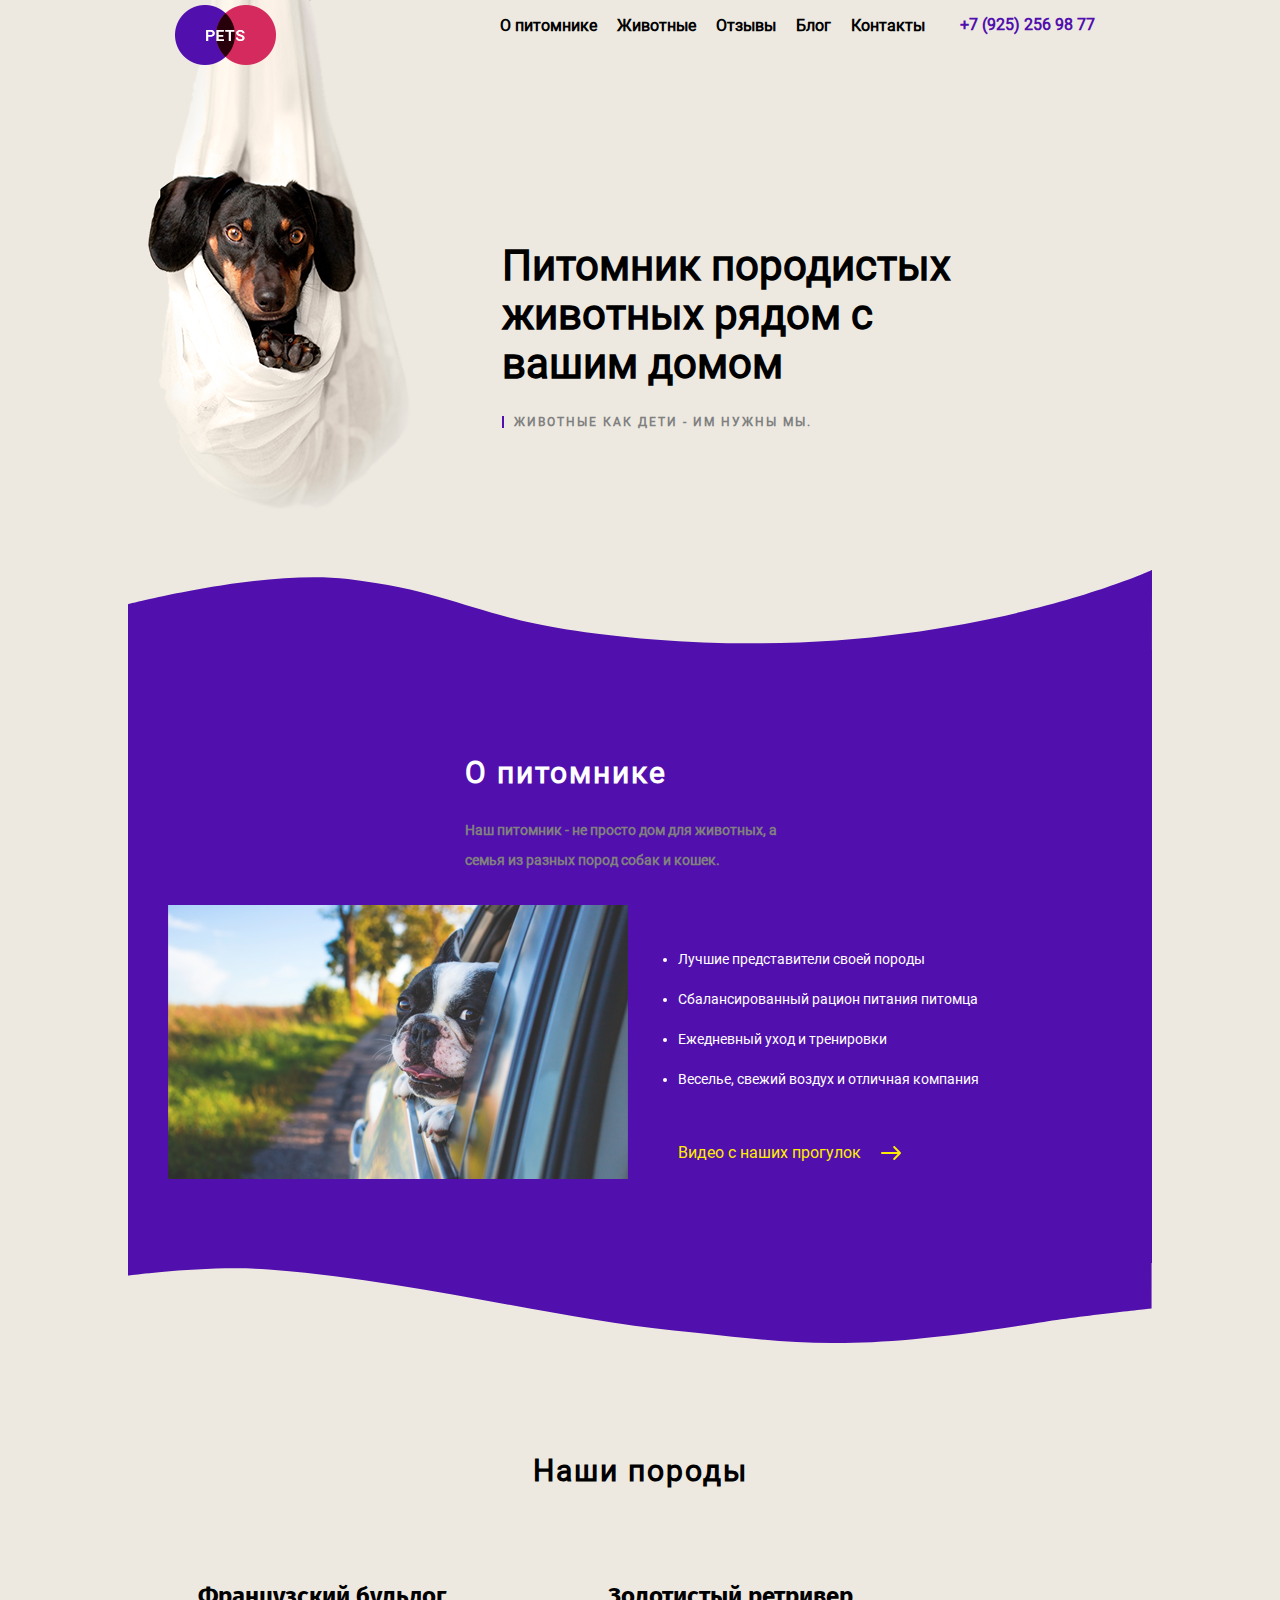
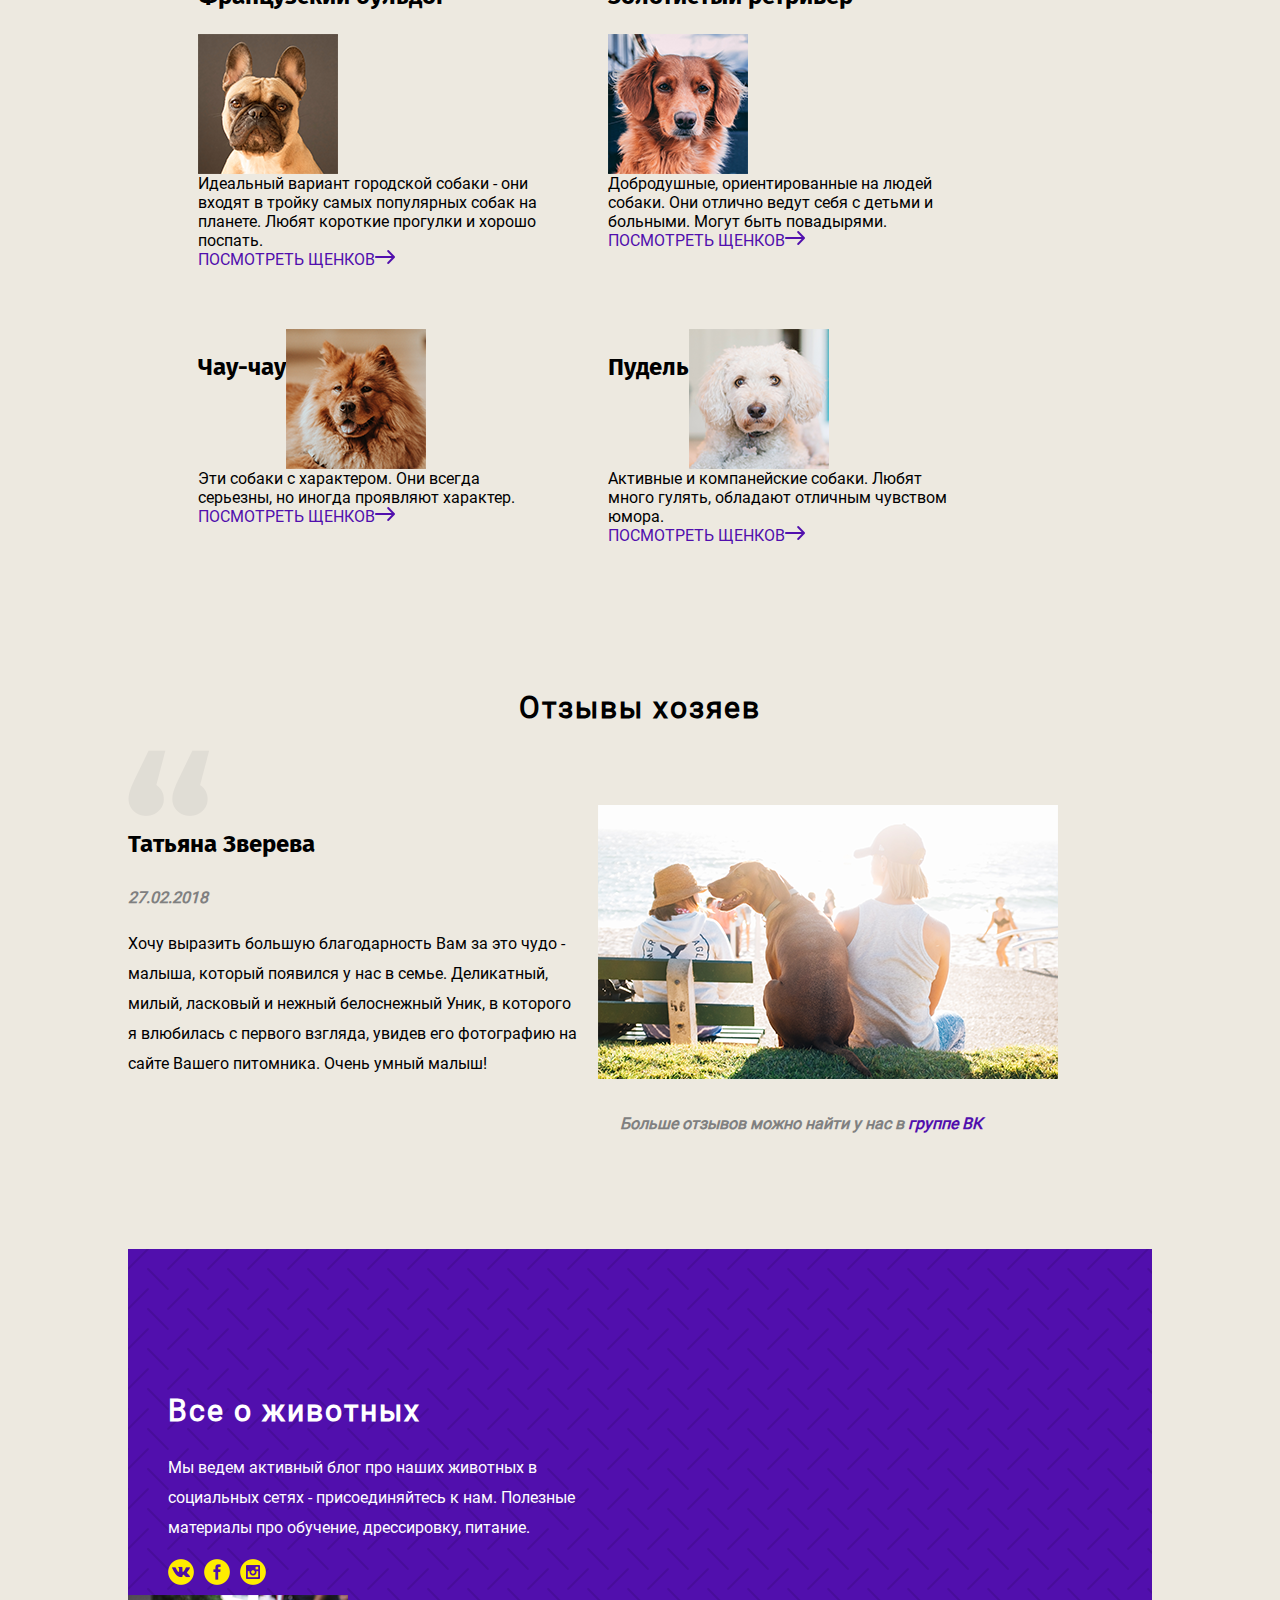
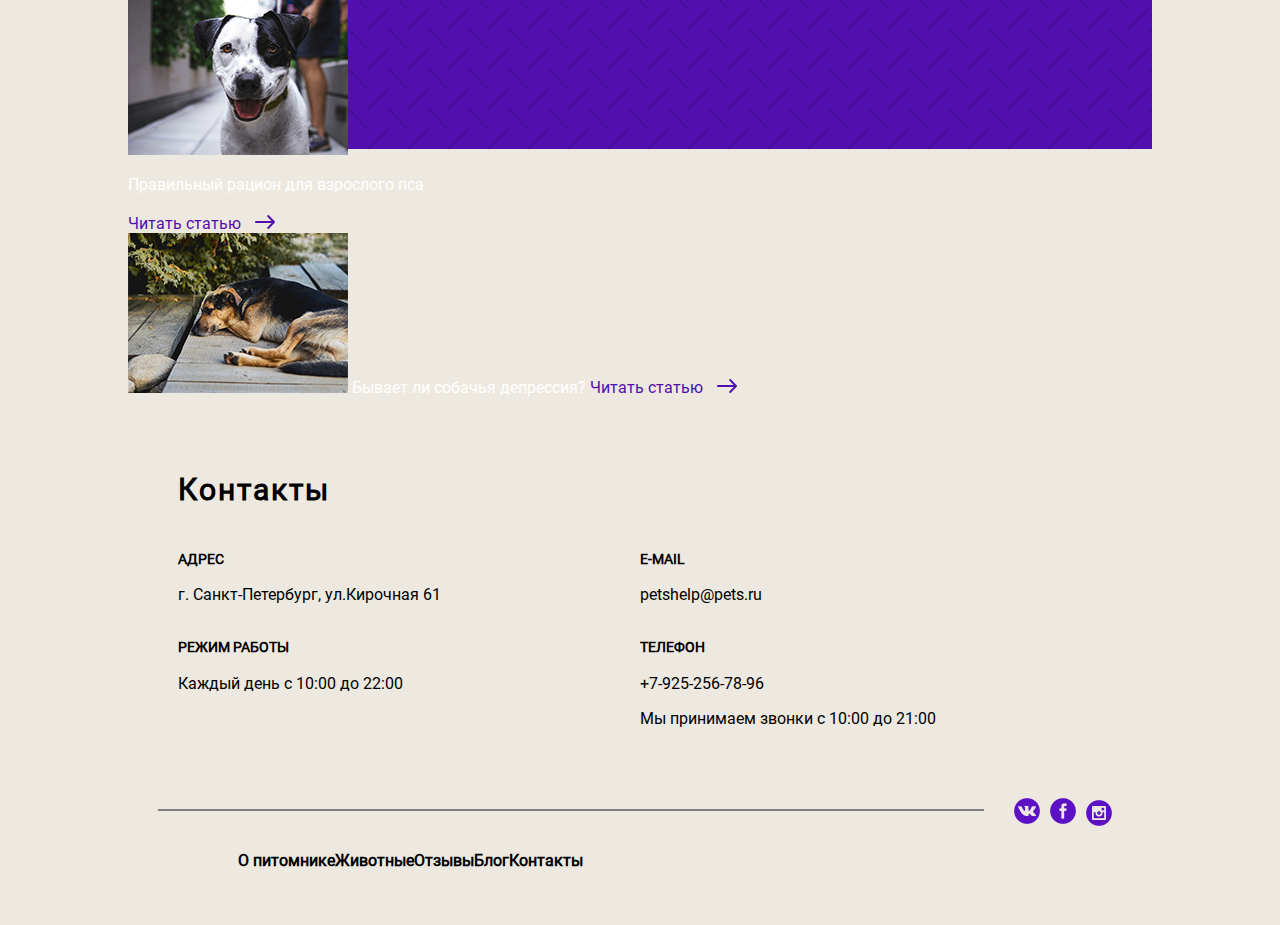
==== index.html @ 72eb82e9 "уже скоро" ====
<!DOCTYPE html>
<html lang="ru">
<head>
	<meta charset="UTF-8">
	<title>PETS</title>
	<link rel="stylesheet" href="style/style.css">
</head>
<body>
	<div class="wrapper">	
	<header class="header">
		<div class="logo">
			<a href="#"><img src="images/epixx_pets_logo.png" alt="" class="logo-image"></a>			
		</div>
		<nav class="nav-main">
			<ul class="nav-main__list">
				<li class="nav-main__item"><a href="#">О питомнике</a></li>
				<li class="nav-main__item"><a href="#">Животные</a></li>
				<li class="nav-main__item"><a href="#">Отзывы</a></li>
				<li class="nav-main__item"><a href="#">Блог</a></li>
				<li class="nav-main__item"><a href="#">Контакты</a></li>
			</ul>
		</nav>
		<a href="tel:+79252569877" class="phone">+7 (925) 256 98 77</a>
	</header>
<main>
	<section class="promo">
		<div class="moto">
			<h1 class="main-moto">Питомник породистых животных рядом с вашим домом</h1>
			<span class="small-moto">ЖИВОТНЫЕ КАК ДЕТИ - ИМ НУЖНЫ МЫ.</span>
		</div>
	</section>
	<section class="about">
		<div  class="about-header">
			<h2>О питомнике</h2>
			<span class="about-header-small">Наш питомник - не просто дом для животных, а семья из разных пород собак и кошек.</span>
		</div>
		<div class="about-block">
			<div class="about-jpg">
				<img src="images/about_img.png" alt="French buldog smiling">
			</div>
			<div class="advantages">
					<ul class="about-list">
						<li>Лучшие представители своей породы</li>
						<li>Сбалансированный рацион питания питомца</li>
						<li>Ежедневный уход и тренировки</li>
						<li>Веселье, свежий воздух и отличная компания</li>
					</ul>
					<div class="about-video">
						<a href="#" class="link-about">Видео с наших прогулок <a href="#" class="about-icon"></a></a>
					</div>
			</div>	
		</div>
	</section>
	<section class="breeds">
			<h2 class="breeds-title">Наши породы</h2>
		<div class="our-breeds">
				<article>
					<div class="breed">
						<h3>Французский бульдог</h3>
						<img src="images/photo_french_bulldog.png" alt="french buldog" class="img-breed">
						<span>Идеальный вариант городской собаки - они входят в тройку самых популярных собак на планете. Любят короткие прогулки и хорошо поспать.</span>
						<a href="#" class="breed-link">ПОСМОТРЕТЬ ЩЕНКОВ<a href="#" class="breed-arrow"></a>
					</div>
				</article>
				<article>
					<div class="breed">
						<h3>Золотистый ретривер</h3>
						<img src="images/photo_golden_retriever.png" alt="golden retriever" class="img-breed">
						<span>Добродушные, ориентированные на людей собаки. Они отлично ведут себя с детьми и больными. Могут быть повадырями.</span>
						<a href="#" class="breed-link">ПОСМОТРЕТЬ ЩЕНКОВ<a href="#" class="breed-arrow"></a>
					</div>
				</article>
				<article>
					<div class="breed">
						<h3>Чау-чау</h3>
						<img src="images/photo_chow_chow.png" alt="chow-chow" class="img-breed">
						<span>Эти собаки с характером. Они всегда серьезны, но иногда проявляют характер.</span>
						<a href="#" class="breed-link">ПОСМОТРЕТЬ ЩЕНКОВ<a href="#" class="breed-arrow"></a>
					</div>
				</article>
				<article>
					<div class="breed">
						<h3>Пудель</h3>
						<img src="images/photo_poodle.png" alt="poodle" class="img-breed">
						<span>Активные и компанейские собаки. Любят много гулять, обладают отличным чувством юмора.</span>
						<a href="#" class="breed-link">ПОСМОТРЕТЬ ЩЕНКОВ<a href="#" class="breed-arrow"></a>
					</div>
				</article>
		</div>
	</section>
	<section>
			<h2 class="reviews-title">Отзывы хозяев</h2>
		<div class="reviews">
			<div class="review">
				<div class="review-text">
					<h3>Татьяна Зверева</h3>
					<time class="review-time">27.02.2018</time>
					<p class="review-text">Хочу выразить большую благодарность Вам за это чудо - малыша, который появился у нас в семье. Деликатный, милый, ласковый и нежный белоснежный Уник, в которого я влюбилась с первого взгляда, увидев его фотографию на сайте Вашего питомника. Очень умный малыш!</p>
				</div>
					<img src="images/photo_review.png" alt="dog and woman on a beach" class="review-img">
					<p class="review-caption">Больше отзывов можно найти у нас в <a href="#" class="caption-link">группе ВК</a></p>
			</div>
		</div>
	</section>
	<section class="social-media">
		<div>
			<div>
				<h2 class="social-title">Все о животных</h2>
				<p class="social-text">Мы ведем активный блог про наших животных в социальных сетях - присоединяйтесь к нам. Полезные материалы про обучение, дрессировку, питание.</p>
				<div class="social-nets-light">
					<a href="#" class="social-icon-vk"></a>
					<a href="#" class="social-icon-fb"></a>
					<a href="#" class="social-icon-inst"></a>
				</div>
			</div>
			<div>
				<article>
					<div class="img-blog">
						<img src="images/blog_list_img_2.png" alt="dog smiling">
					</div>
					<p>Правильный рацион для взрослого пса</p>
					<a href="#" class="link-blog">Читать статью <a href="#" class="blog-arrow"></a></a>
				</article>
				<article>
					<img src="images/blog_list_img_1.png" alt="sad dog lying">
					<span>Бывает ли собачья депрессия?</span>
					<a href="" class="link-blog">Читать статью <a href="#" class="blog-arrow"></a></a>
				</article>
			</div>
		</div>
	</section>
	<section class="contacts">
		<h2>Контакты</h2>
		<div class="row">
			<div class="contact-item">
				<h4>АДРЕС</h4>
				<p>г. Санкт-Петербург, ул.Кирочная 61</p>
			</div>
			<div class="contact-item">
				<h4>E-MAIL</h4>
				<a href="mailto:petshelp@pets.ru">petshelp@pets.ru</a>
			</div>
			<div class="contact-item">
				<h4>РЕЖИМ РАБОТЫ</h4>
				<p>Каждый день с 10:00 до 22:00</p>
			</div>
			<div class="contact-item">
				<h4>ТЕЛЕФОН</h4>
				<a href="tel:+7-925-256-78-96">+7-925-256-78-96</a>
				<p>Мы принимаем звонки с 10:00 до 21:00</p>
			</div>
		</div>
	</section>
</main>
<footer>
	<div class="footer">
		<div class="footer-menu">
			<ul class="footer-menu_list">
				<li class="menu_link"><a href="#">О питомнике</a></li>
				<li class="menu_link"><a href="#">Животные</a></li>
				<li class="menu_link"><a href="#">Отзывы</a></li>
				<li class="menu_link"><a href="#">Блог</a></li>
				<li class="menu_link"><a href="#">Контакты</a></li>
			</ul>
		</div>
		<div class="social-nets-dark">
					<a href="#" class="vk-dark"></a>
					<a href="#" class="fb-dark"></a>
					<a href="#" class="inst-dark"></a>
		</div>
</footer>
</div>
</body>
</html>
---- style/style.css ----
/*@import url('https://fonts.googleapis.com/css?family=Roboto&display=swap');*/

/* roboto-regular - cyrillic_latin */
@font-face {
  font-family: 'Roboto';
  font-style: normal;
  font-weight: 400;
  src: local('Roboto'), local('Roboto-Regular'),
       url('../fonts/roboto-v19-cyrillic_latin-regular.woff2') format('woff2'), /* Super Modern Browsers */
       url('../fonts/roboto-v19-cyrillic_latin-regular.woff') format('woff'), /* Modern Browsers */
       url('../fonts/roboto-v19-cyrillic_latin-regular.ttf') format('truetype'); /* Safari, Android, iOS */
}
/* fira-sans-regular - cyrillic_latin */
@font-face {
  font-family: 'Fira Sans';
  font-style: normal;
  font-weight: 400;
  src: local('Fira Sans Regular'), local('FiraSans-Regular'),
       url('../fonts/fira-sans-v9-cyrillic_latin-regular.woff2') format('woff2'), /* Super Modern Browsers */
       url('../fonts/fira-sans-v9-cyrillic_latin-regular.woff') format('woff'), /* Modern Browsers */
       url('../fonts/fira-sans-v9-cyrillic_latin-regular.ttf') format('truetype'), /* Safari, Android, iOS */
}
/* fira-sans-600 - cyrillic_latin */
@font-face {
  font-family: 'Fira Sans';
  font-style: normal;
  font-weight: 600;
  src: local('Fira Sans SemiBold'), local('FiraSans-SemiBold'),
       url('../fonts/fira-sans-v9-cyrillic_latin-600.woff2') format('woff2'), /* Super Modern Browsers */
       url('../fonts/fira-sans-v9-cyrillic_latin-600.woff') format('woff'), /* Modern Browsers */
       url('../fonts/fira-sans-v9-cyrillic_latin-600.ttf') format('truetype'), /* Safari, Android, iOS */
}
/* fira-sans-700 - cyrillic_latin */
@font-face {
  font-family: 'Fira Sans';
  font-style: normal;
  font-weight: 700;
  src: local('Fira Sans Bold'), local('FiraSans-Bold'),
       url('../fonts/fira-sans-v9-cyrillic_latin-700.woff2') format('woff2'), /* Super Modern Browsers */
       url('../fonts/fira-sans-v9-cyrillic_latin-700.woff') format('woff'), /* Modern Browsers */
       url('../fonts/fira-sans-v9-cyrillic_latin-700.ttf') format('truetype'), /* Safari, Android, iOS */
}

body {	
	margin: 0;
	background-color: #ede9e0;
	font-family: Roboto, sans-serif;
}

h2 {
	text-align: left;
	font-size: 30px;
	letter-spacing: 2px;
}

.wrapper {
	width: 1024px;
	margin: auto;
	background-image: url(../images/dog.png);
	background-repeat: no-repeat;
}

.container {
	width: 940px;
	margin: auto;	
}

.header {	
	display: flex;
	flex-wrap: wrap;
	width: 940px;
	margin: auto;
}

.header-img {
	display: flex;
	align-items: flex-start;
	align-content: flex-start;
	margin: 0;
	padding: 0;
}

.logo-image {
	display: flex;
	align-items: flex-start;
	padding: 5px;
}



a {
	text-decoration: none;
	color: #000;
}

.logo {	
	flex-basis: 101px;
	margin: 0px;
}

.nav-main {
	display: flex;	
	flex-grow: 1;
	justify-content: flex-end;
}

.nav-main__list {
	list-style: none;
	
	padding: 0;
	display: flex;
	justify-content: flex-end;
	text-decoration: none;
	font-weight: bold;
}

.nav-main__item {
	padding: 0 10px;	
}

.phone {
	display: flex;
	padding-left: 10px;
	color: #510fad;
	font-weight: bold;
	margin: 15px;
}

.promo {
	display: flex;
	min-height: 500px;
	justify-content: flex-end;
	align-items: center;
}

h1 {
	font-size: 42px;
	
}

h3 {
	font-size: 24px;
	font-weight: medium;
	font-family: Fira sans;
}


h4 {
	font-size: 14px;
}

.review-caption {
	margin-left: 48%;
	margin-top: 0;
	font-style: italic;
	font-weight: bold;
	color: grey;
}

.caption-link {
	color: #510fad;
}

.moto {
	display: flex;
	flex-direction: column;
	padding-right: 150px;	
}

.main-moto {
	display: flex;	
	width: 500px;
	text-align: left;	
	font-weight: 900;
}

.small-moto {	
	border-left: 2px #510fad solid;
	text-align: left;
	color: grey;
	font-weight: bold;
	line-height: 1em;
	padding: 0 10px;
	font-size: 12px;
	letter-spacing: 2px;	
}


.about {
	position: relative;
	background-color: #510fad;
	margin: 80px 0;
	color: #fff;
	padding: 80px 0;

}

.link-about {
	color: #ffec00;
	font-weight: 2em;
	margin-top: 30px;
}

.about-block {
	display: flex;
	flex-wrap: wrap;
}

section.about:before {
	content: "";
	display: block;
	position: absolute;
	top: -80px;
	height: 80px;
	width: 100%;
	background-image: url(../images/backround_shape.svg);
	background-position: 0 0;
	background-repeat: no-repeat;
}

.about:after {
	content: "";
	display: block;
	position: absolute;
	bottom: -80px;
	height: 80px;
	width: 100%;
	background-image: url(../images/backround_shape.svg);
	background-position: 0 100%;
	background-repeat: no-repeat;
}

.about-list {
	line-height: 40px;
	font-size: 14px;
	padding-left: 0;
	padding-top: 50px;
}

.about-header {
	margin: auto;
	width: 350px;
}

.about-header-small {
	width: 50px;
	color: grey;
	font-weight: bold;
	font-size: 14px;
	line-height: 30px;
}

.about-icon {
	background: url(../images/css_sprites.png)
	no-repeat  -10px -10px;
	width: 20px;
	height: 14px;
	display: block;
	margin-top: 33px;
	margin-left: 20px;
}


.blog-arrow {
	background: url(../images/css_sprites.png)
	no-repeat  -10px -44px;
	width: 20px;
	height: 14px;
	display: inline-block;
	margin-top: 5px;
	margin-left: 10px;

}

.breeds-title {
	text-align: center;
	margin-top: 10px;
}

.breed-link {
	color: #510fad;
}

.breed-arrow {
	background: url(../images/css_sprites.png)
	no-repeat  -10px -44px;
	width: 20px;
	height: 14px;
	

}

.about-jpg {
	border-radius: 55%;
	padding-left: 40px;
	padding-top: 30px;
	padding-right: 30px;
}

.advantages {
	padding-left: 20px;
}

.reviews {
	background-image: url(../images/“.png);
	background-repeat: no-repeat;
	margin-bottom: 100px;
}

.review {
	display: flex;
	flex-wrap: wrap;
	padding-top: 55px;
}

.link-blog {
	color: #510fad;
}
 
.reviews-title {
	text-align: center;
}

.review-text {
	width: 450px;
}

.review-time {
	font-style: italic;
	color: grey;
	font-weight: bold;
}

.review-text {
	line-height: 30px;
}

.review-img {
	padding-left: 20px;
	padding-bottom: 35px;
}

.contacts {
	padding: 50px;
}

.row {
	display: flex;
	flex-wrap: wrap;
}

.footer-menu {
	display: flex;	
	flex-grow: 1;
	justify-content: flex-start;
}

.contact-item {
	flex-basis: 50%;
}

.social-media {
	background-image: url(../images/backgroun_pattern.png);
	background-repeat: no-repeat;
	color: #fff;
	display: flex;
	flex-wrap: wrap;
	flex-direction: row;
}

.social-title {
	padding-top: 120px;
	padding-left: 40px;
}

.social-text {
	width: 450px;
	line-height: 30px;
	padding-left: 40px;
}

.social-icon-vk {
	background: url(../images/css_sprites.png)
	no-repeat  -10px -262px;
	width: 26px; 
	height: 26px;
	display: block;
	padding: 5px;
}

.social-icon-fb {
	background: url(../images/css_sprites.png)
	no-repeat  -10px -78px;
	width: 26px; 
	height: 26px;
	display: block;
	padding: 5px;
}

.social-icon-inst {
	background: url(../images/css_sprites.png)
	no-repeat  -10px -170px;
	width: 26px; 
	height: 26px;
	display: block;
	padding: 5px;
}

.vk-dark {
	display: block;
	padding: 5px;
	background: url(../images/css_sprites.png) -10px -304px;
	width: 26px; 
	height: 26px;
}

.fb-dark {
	display: block;
	padding: 5px;
	background: url(../images/css_sprites.png) -10px -120px;
	width: 26px; 
	height: 26px;
}

.inst-dark {
	display: block;
	padding: 5px;
	background: url(../images/css_sprites.png) -10px -210px;
	width: 26px; 
	height: 26px;
}

.social-nets-light {
	display: flex;
	padding: 0 15px;
	margin-left: 25px;
}

.social-nets-dark {
	display: flex;
	flex-wrap: wrap;
	padding: 0 15px;
	justify-content: flex-start;
}

.breed {
	display: flex;
	margin: auto;
	flex-wrap: wrap;
	width: 350px;
	padding: 30px;
	
}


.our-breeds {
	display: flex;
	flex-wrap: wrap;
	margin: 40px;	
	
}

.about-video {
	display: flex;
	flex-wrap: wrap;
}

.breeds {
	padding-top: 100px;
	padding-bottom: 50px;
}

.footer {
	display: flex;
	justify-content: flex-start;
}

.footer-menu {
	border-top: 2px solid grey;
	margin: 15px;
}

.menu-link {
	padding: 0 10px;

}

.footer-menu_list {
	list-style: none;
	margin: 40px;
	display: flex;
	flex-wrap: wrap;
	text-decoration: none;
	font-weight: bold;
	color: grey;
}

footer {
	padding: 0 15px;
}
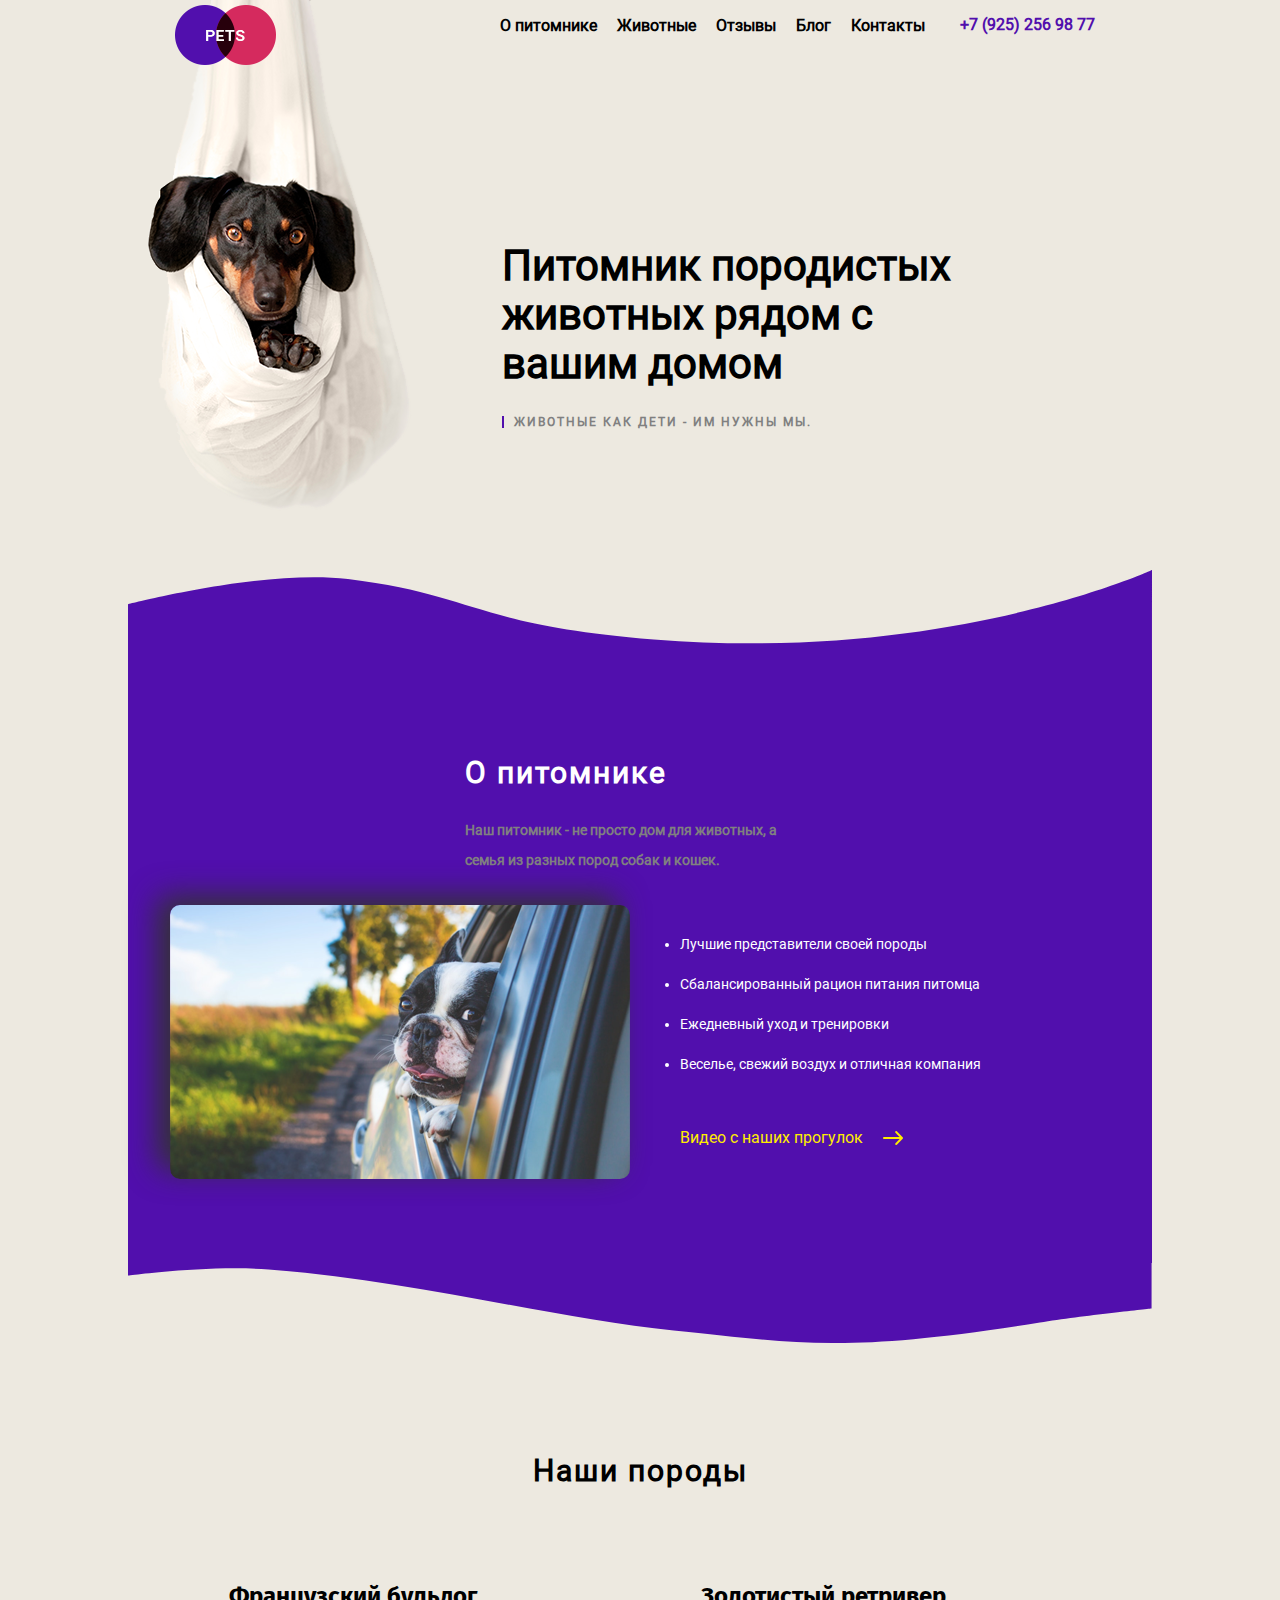
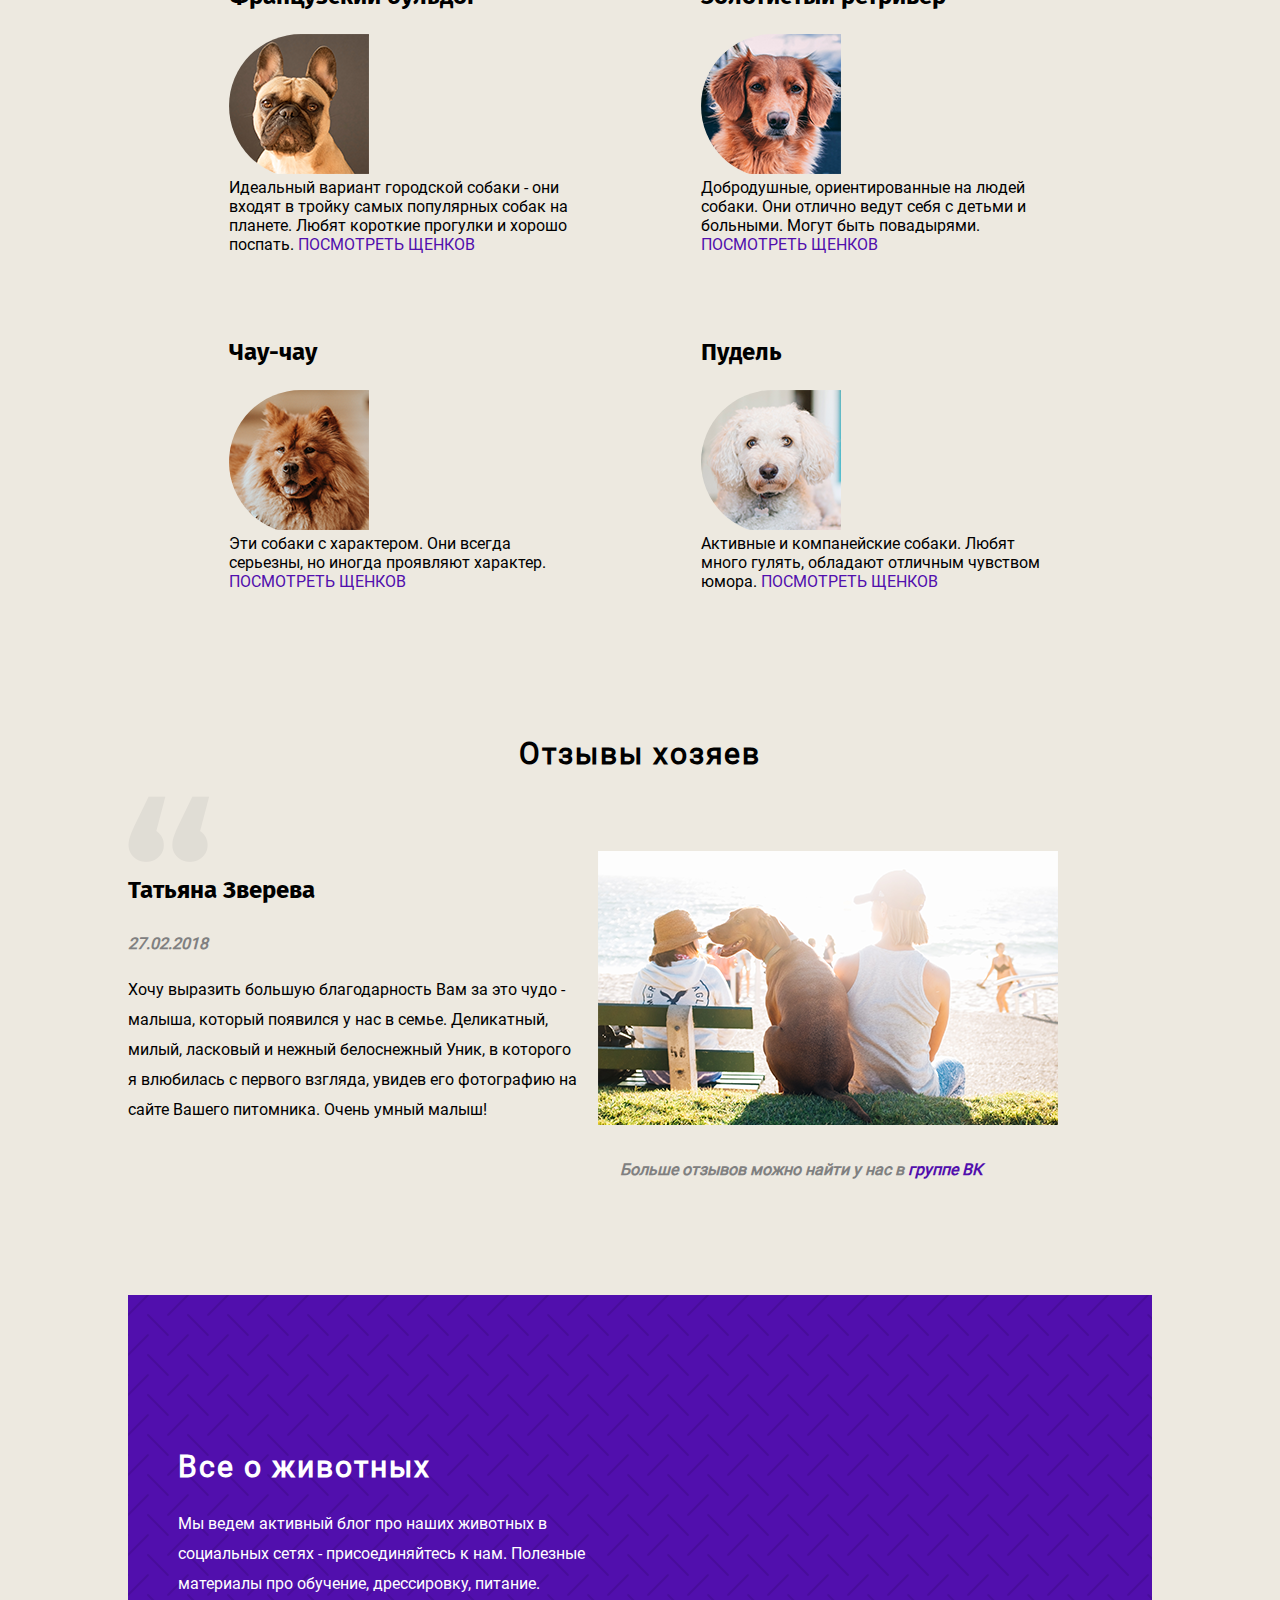
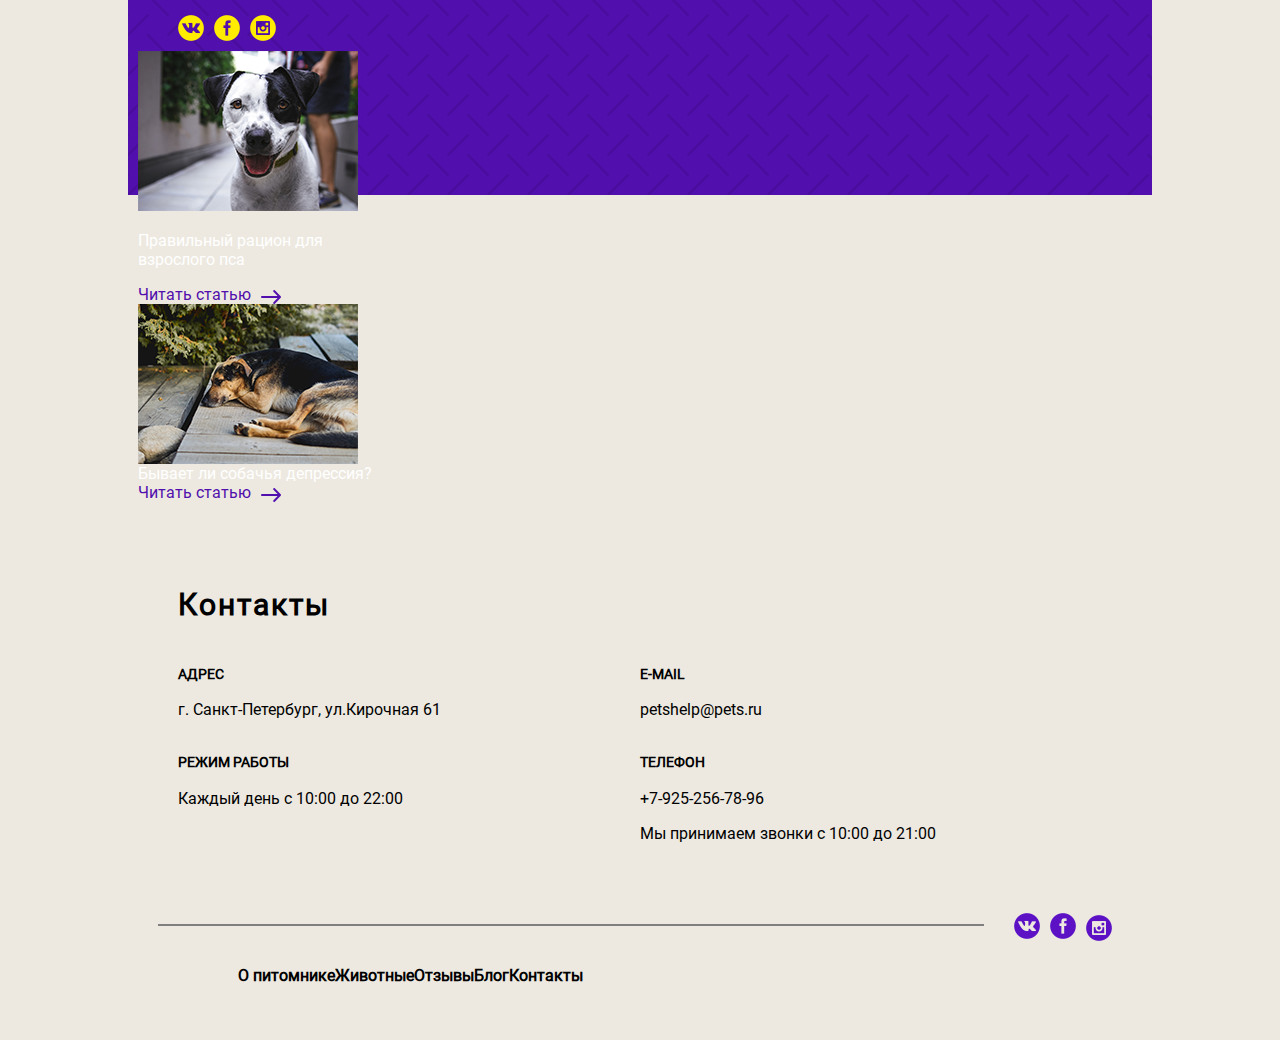
==== commit 74f4394a: "породы процесс" ====
--- a/index.html
+++ b/index.html
@@ -54,36 +54,60 @@
 	<section class="breeds">
 			<h2 class="breeds-title">Наши породы</h2>
 		<div class="our-breeds">
-				<article>
-					<div class="breed">
-						<h3>Французский бульдог</h3>
-						<img src="images/photo_french_bulldog.png" alt="french buldog" class="img-breed">
-						<span>Идеальный вариант городской собаки - они входят в тройку самых популярных собак на планете. Любят короткие прогулки и хорошо поспать.</span>
-						<a href="#" class="breed-link">ПОСМОТРЕТЬ ЩЕНКОВ<a href="#" class="breed-arrow"></a>
+				<article  class="breed">
+					<div>
+						<h3 class="breed-title">Французский бульдог</h3>
+						
+							<div class="img-round">
+								<img src="images/photo_french_bulldog.png" alt="french buldog" class="img-breed">
+							</div>
+							<div class="breed-text-block">
+								<span>Идеальный вариант городской собаки - они входят в тройку самых популярных собак на планете. Любят короткие прогулки и хорошо поспать.</span>
+								<a href="#" class="breed-link">ПОСМОТРЕТЬ ЩЕНКОВ<a href="#" class="breed-arrow"></a>
+							</div>
+						
 					</div>
 				</article>
-				<article>
-					<div class="breed">
-						<h3>Золотистый ретривер</h3>
-						<img src="images/photo_golden_retriever.png" alt="golden retriever" class="img-breed">
-						<span>Добродушные, ориентированные на людей собаки. Они отлично ведут себя с детьми и больными. Могут быть повадырями.</span>
-						<a href="#" class="breed-link">ПОСМОТРЕТЬ ЩЕНКОВ<a href="#" class="breed-arrow"></a>
+				<article class="breed">
+					<div >
+						<h3 class="breed-title">Золотистый ретривер</h3>
+						
+							<div class="img-round">
+								<img src="images/photo_golden_retriever.png" alt="golden retriever" class="img-breed">
+							</div>
+							<div class="breed-text-block">
+								<span>Добродушные, ориентированные на людей собаки. Они отлично ведут себя с детьми и больными. Могут быть повадырями.</span>
+								<a href="#" class="breed-link">ПОСМОТРЕТЬ ЩЕНКОВ<a href="#" class="breed-arrow"></a>
+							</div>
+
 					</div>
 				</article>
-				<article>
-					<div class="breed">
-						<h3>Чау-чау</h3>
-						<img src="images/photo_chow_chow.png" alt="chow-chow" class="img-breed">
-						<span>Эти собаки с характером. Они всегда серьезны, но иногда проявляют характер.</span>
-						<a href="#" class="breed-link">ПОСМОТРЕТЬ ЩЕНКОВ<a href="#" class="breed-arrow"></a>
+				<article class="breed">
+					<div>
+						<h3 class="breed-title">Чау-чау</h3>
+						
+							<div class="img-round">
+								<img src="images/photo_chow_chow.png" alt="chow-chow" class="img-breed">
+							</div>
+							<div class="breed-text-block">
+								<span>Эти собаки с характером. Они всегда серьезны, но иногда проявляют характер.</span>
+								<a href="#" class="breed-link">ПОСМОТРЕТЬ ЩЕНКОВ<a href="#" class="breed-arrow"></a>
+							</div>
+						
 					</div>
 				</article>
-				<article>
-					<div class="breed">
-						<h3>Пудель</h3>
-						<img src="images/photo_poodle.png" alt="poodle" class="img-breed">
-						<span>Активные и компанейские собаки. Любят много гулять, обладают отличным чувством юмора.</span>
-						<a href="#" class="breed-link">ПОСМОТРЕТЬ ЩЕНКОВ<a href="#" class="breed-arrow"></a>
+				<article class="breed">
+					<div>
+						<h3 class="breed-title">Пудель</h3>
+						
+							<div class="img-round">
+								<img src="images/photo_poodle.png" alt="poodle" class="img-breed">
+							</div>
+							<div class="breed-text-block">
+								<span>Активные и компанейские собаки. Любят много гулять, обладают отличным чувством юмора.</span>
+								<a href="#" class="breed-link">ПОСМОТРЕТЬ ЩЕНКОВ<a href="#" class="breed-arrow"></a>
+							</div>
+						
 					</div>
 				</article>
 		</div>
--- a/style/style.css
+++ b/style/style.css
@@ -204,6 +204,9 @@
 .about-block {
 	display: flex;
 	flex-wrap: wrap;
+	width: 940px;
+	margin: 0 auto;
+	padding-top: 30px;
 }
 
 section.about:before {
@@ -234,7 +237,7 @@
 	line-height: 40px;
 	font-size: 14px;
 	padding-left: 0;
-	padding-top: 50px;
+	padding-top: 5px;
 }
 
 .about-header {
@@ -281,20 +284,47 @@
 	color: #510fad;
 }
 
+.breed-block {
+	display: flex;
+	flex-wrap: wrap;
+}
+
+.img-round {
+	border-radius: 100px;
+	overflow: hidden;
+}
+
+.breed-text-block {
+	width: 350px;
+}
+
 .breed-arrow {
 	background: url(../images/css_sprites.png)
 	no-repeat  -10px -44px;
 	width: 20px;
 	height: 14px;
+	margin-left: 10px;
 	
 
+}
+
+article {
+	display: flex;
+	flex-wrap: wrap;
+	width: 250px;
+	flex-direction: row;
+	align-self: flex-end;
+	margin-right: 1px;
 }
 
 .about-jpg {
 	border-radius: 55%;
-	padding-left: 40px;
-	padding-top: 30px;
-	padding-right: 30px;
+	margin-right: 30px;
+}
+
+.about img {
+	border-radius: 10px;
+	 box-shadow: -13px -9px 30px #333;
 }
 
 .advantages {
@@ -366,6 +396,7 @@
 	display: flex;
 	flex-wrap: wrap;
 	flex-direction: row;
+	padding: 10px;
 }
 
 .social-title {
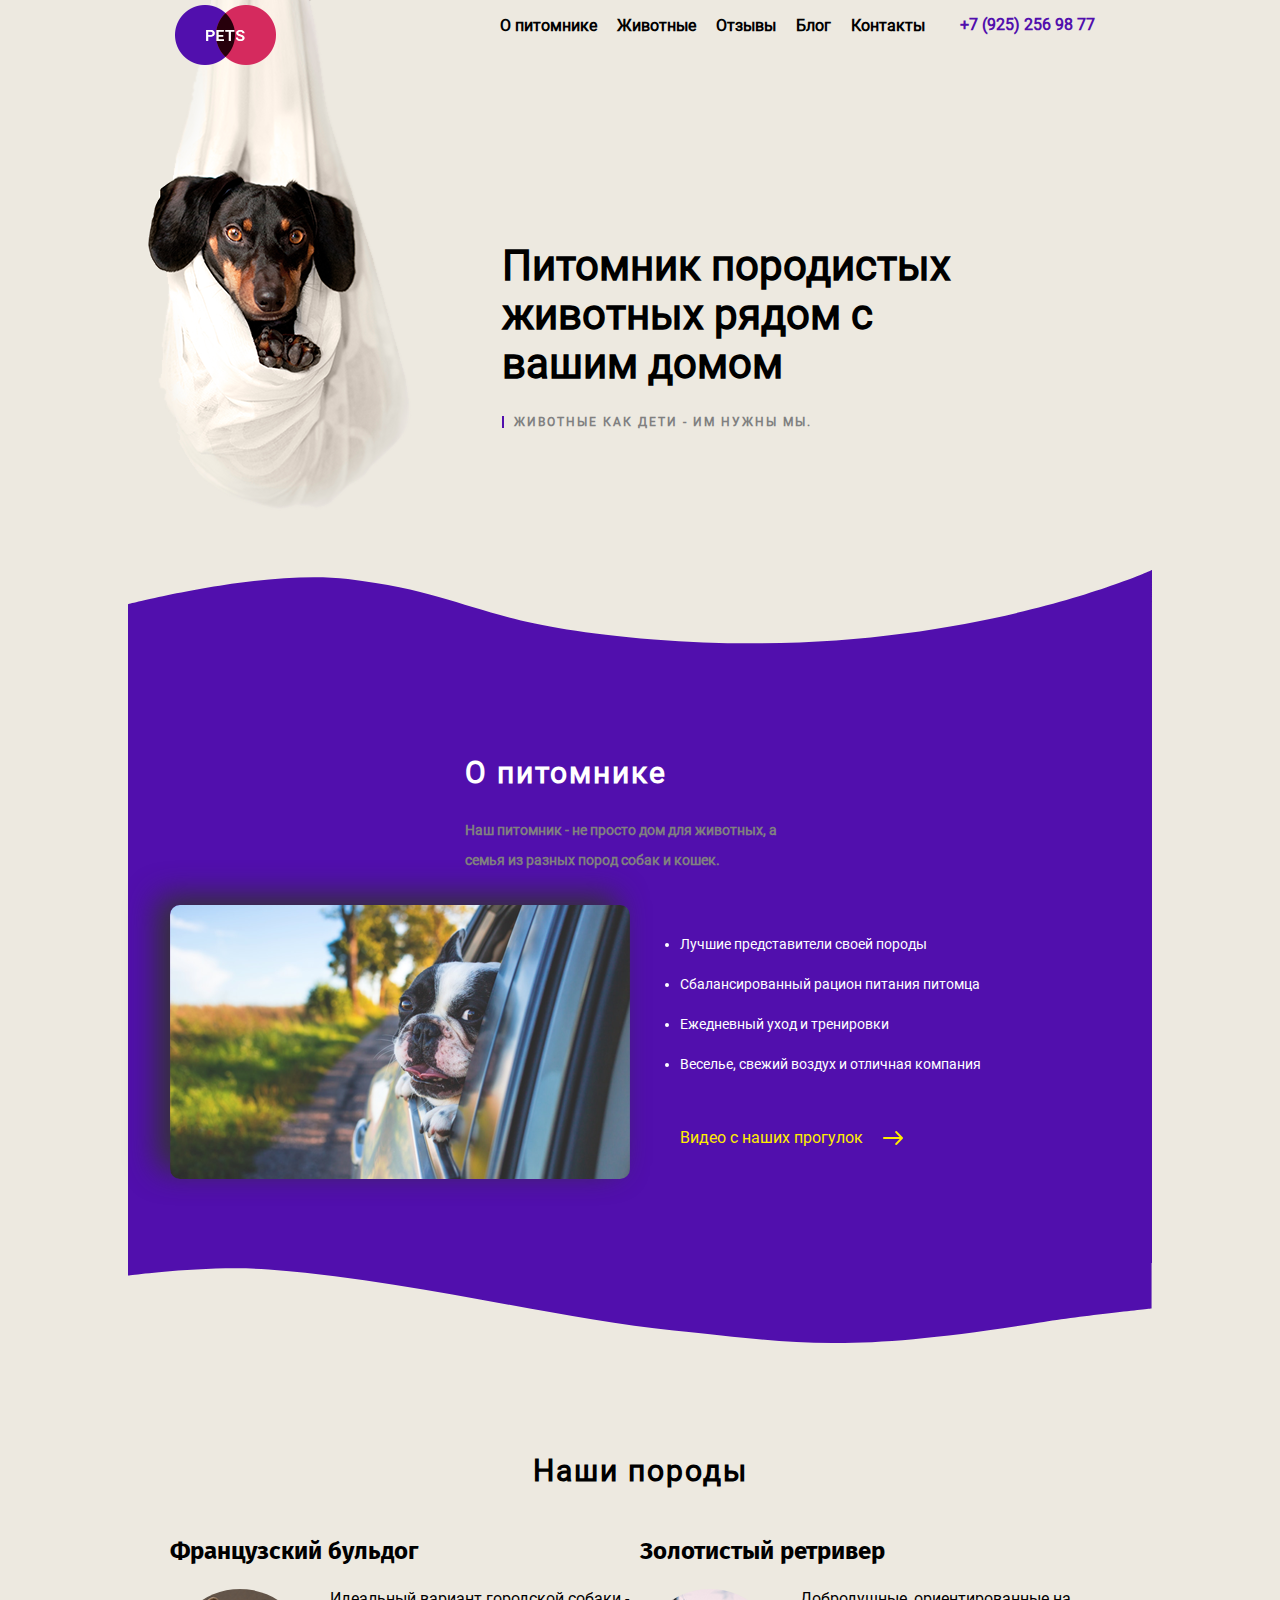
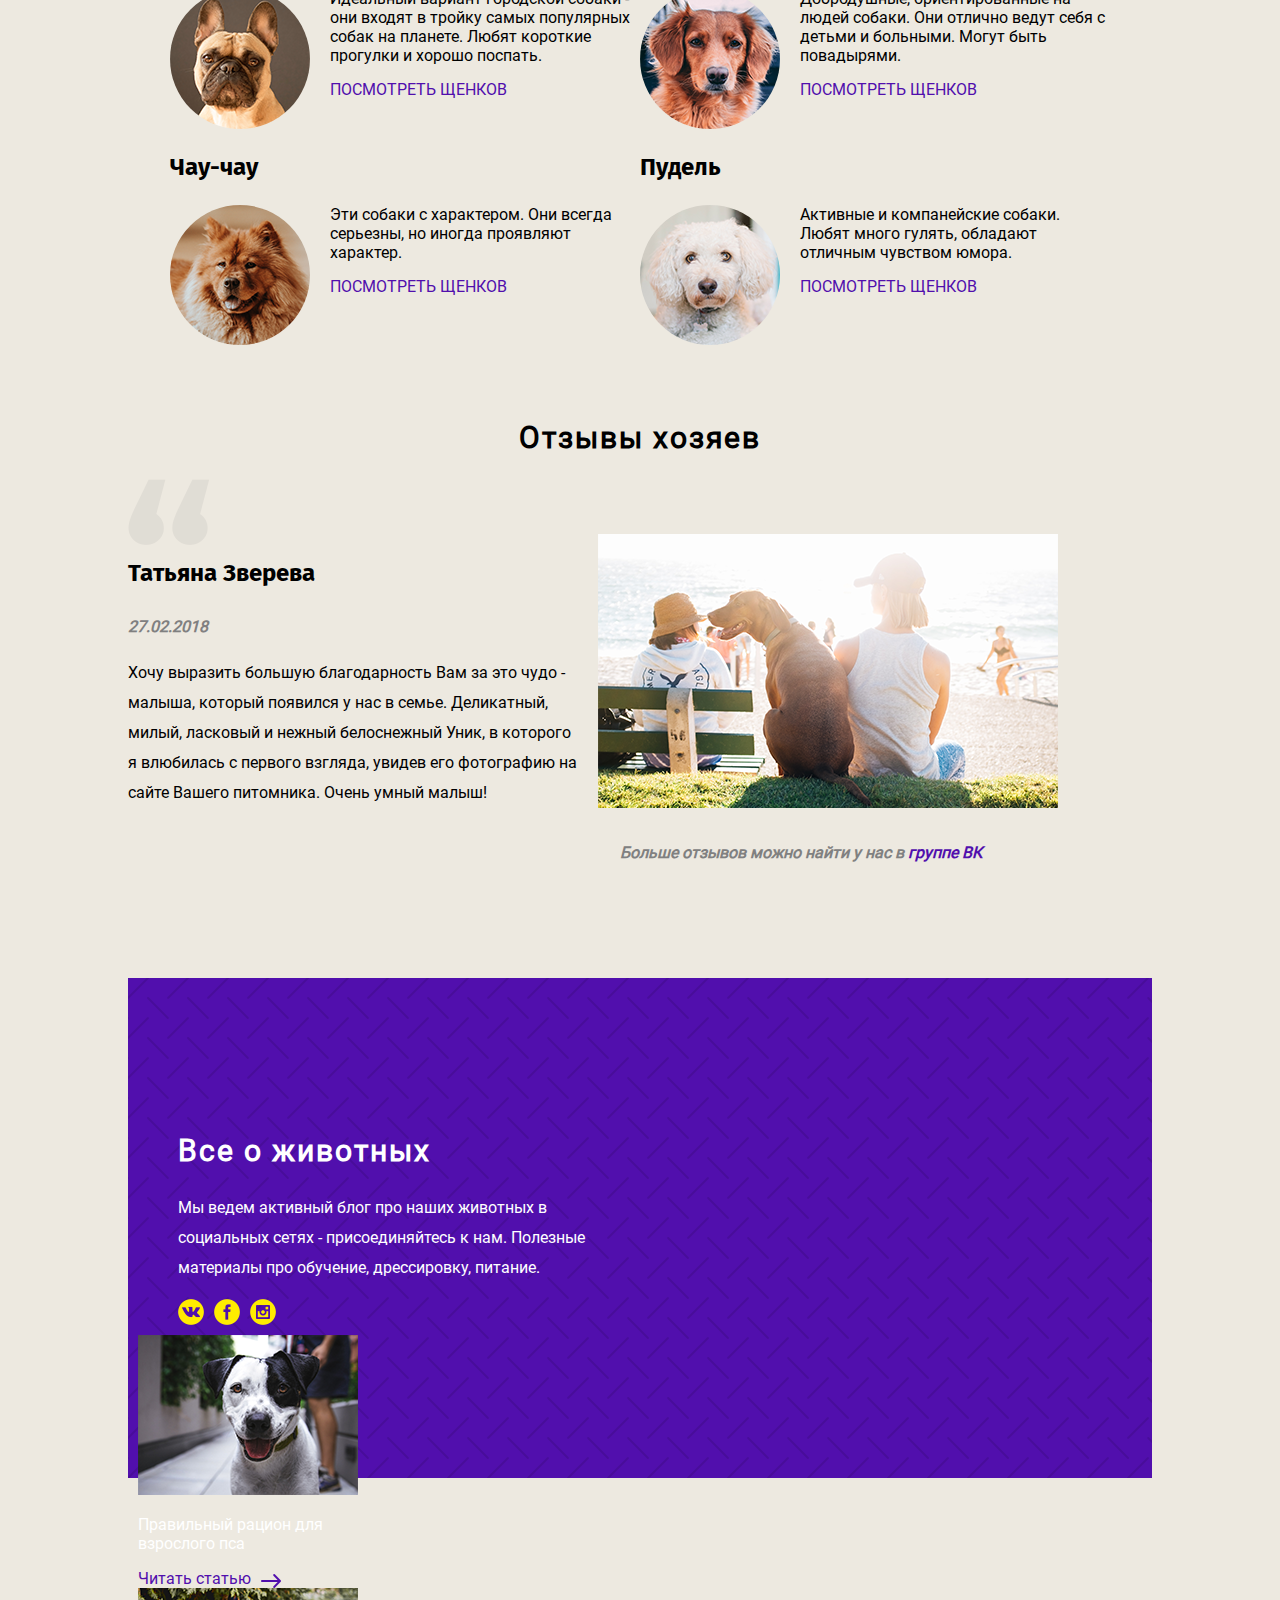
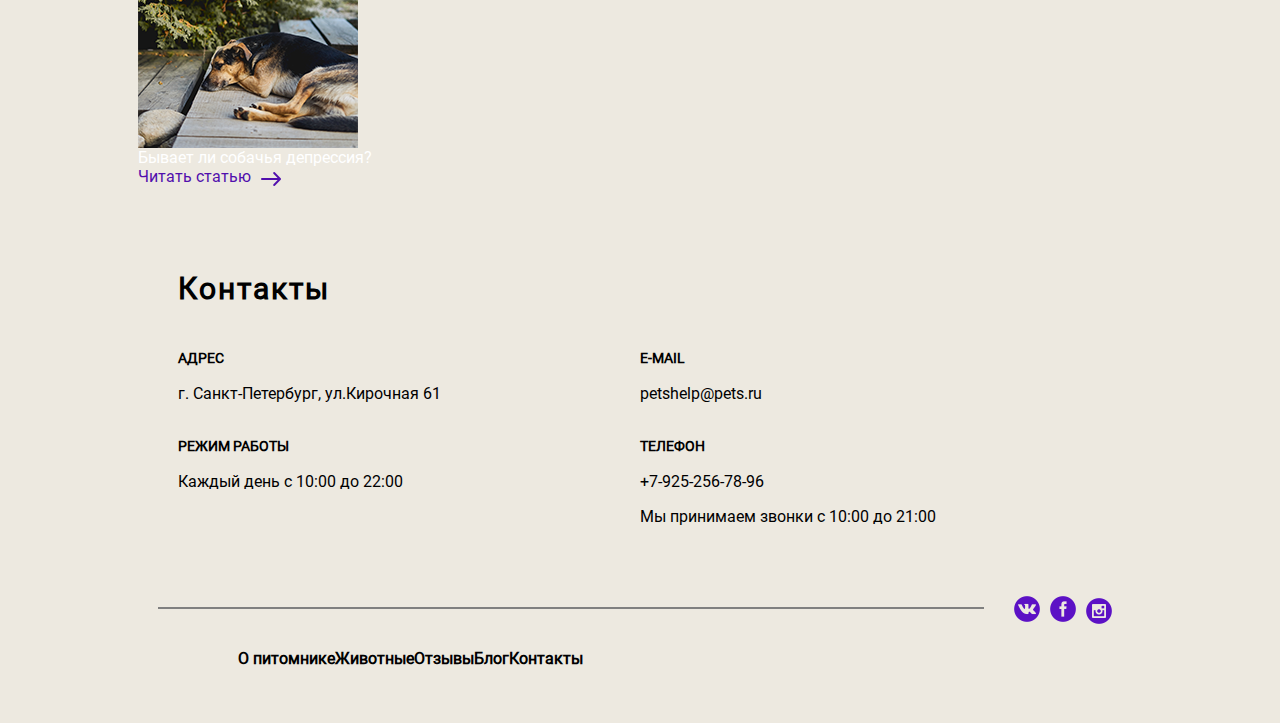
==== commit d6038503: "породы процесс" ====
--- a/index.html
+++ b/index.html
@@ -55,7 +55,7 @@
 			<h2 class="breeds-title">Наши породы</h2>
 		<div class="our-breeds">
 				<article  class="breed">
-					<div>
+					<div class="breed-info">
 						<h3 class="breed-title">Французский бульдог</h3>
 						
 							<div class="img-round">
@@ -69,7 +69,7 @@
 					</div>
 				</article>
 				<article class="breed">
-					<div >
+					<div class="breed-info">
 						<h3 class="breed-title">Золотистый ретривер</h3>
 						
 							<div class="img-round">
@@ -83,7 +83,7 @@
 					</div>
 				</article>
 				<article class="breed">
-					<div>
+					<div class="breed-info">
 						<h3 class="breed-title">Чау-чау</h3>
 						
 							<div class="img-round">
@@ -97,7 +97,7 @@
 					</div>
 				</article>
 				<article class="breed">
-					<div>
+					<div class="breed-info">
 						<h3 class="breed-title">Пудель</h3>
 						
 							<div class="img-round">
--- a/style/style.css
+++ b/style/style.css
@@ -282,6 +282,9 @@
 
 .breed-link {
 	color: #510fad;
+	display: inline-block;
+	margin-top: 15px;
+	width: 100%;
 }
 
 .breed-block {
@@ -290,12 +293,19 @@
 }
 
 .img-round {
-	border-radius: 100px;
+	width: 140px;
+	min-width: 140px;
+	flex-basis: 140px;
+	height: 140px;
+	border-radius: 50%;
 	overflow: hidden;
+
 }
 
 .breed-text-block {
-	width: 350px;
+	flex-basis: 63%;
+	flex-grow: 1;
+	padding-left: 20px;
 }
 
 .breed-arrow {
@@ -314,7 +324,7 @@
 	width: 250px;
 	flex-direction: row;
 	align-self: flex-end;
-	margin-right: 1px;
+
 }
 
 .about-jpg {
@@ -475,19 +485,29 @@
 }
 
 .breed {
-	display: flex;
-	margin: auto;
-	flex-wrap: wrap;
-	width: 350px;
-	padding: 30px;
+	box-sizing: border-box;
 	
+	width: 50%;
+
+	
+}
+
+.breed-info {
+	display: flex;
+	flex-wrap: wrap;
+}
+
+.breed-title {
+	flex-basis: 100%;
+	width: 100%;
 }
 
 
 .our-breeds {
 	display: flex;
 	flex-wrap: wrap;
-	margin: 40px;	
+	width: 940px;
+	margin: 0 auto;
 	
 }
 
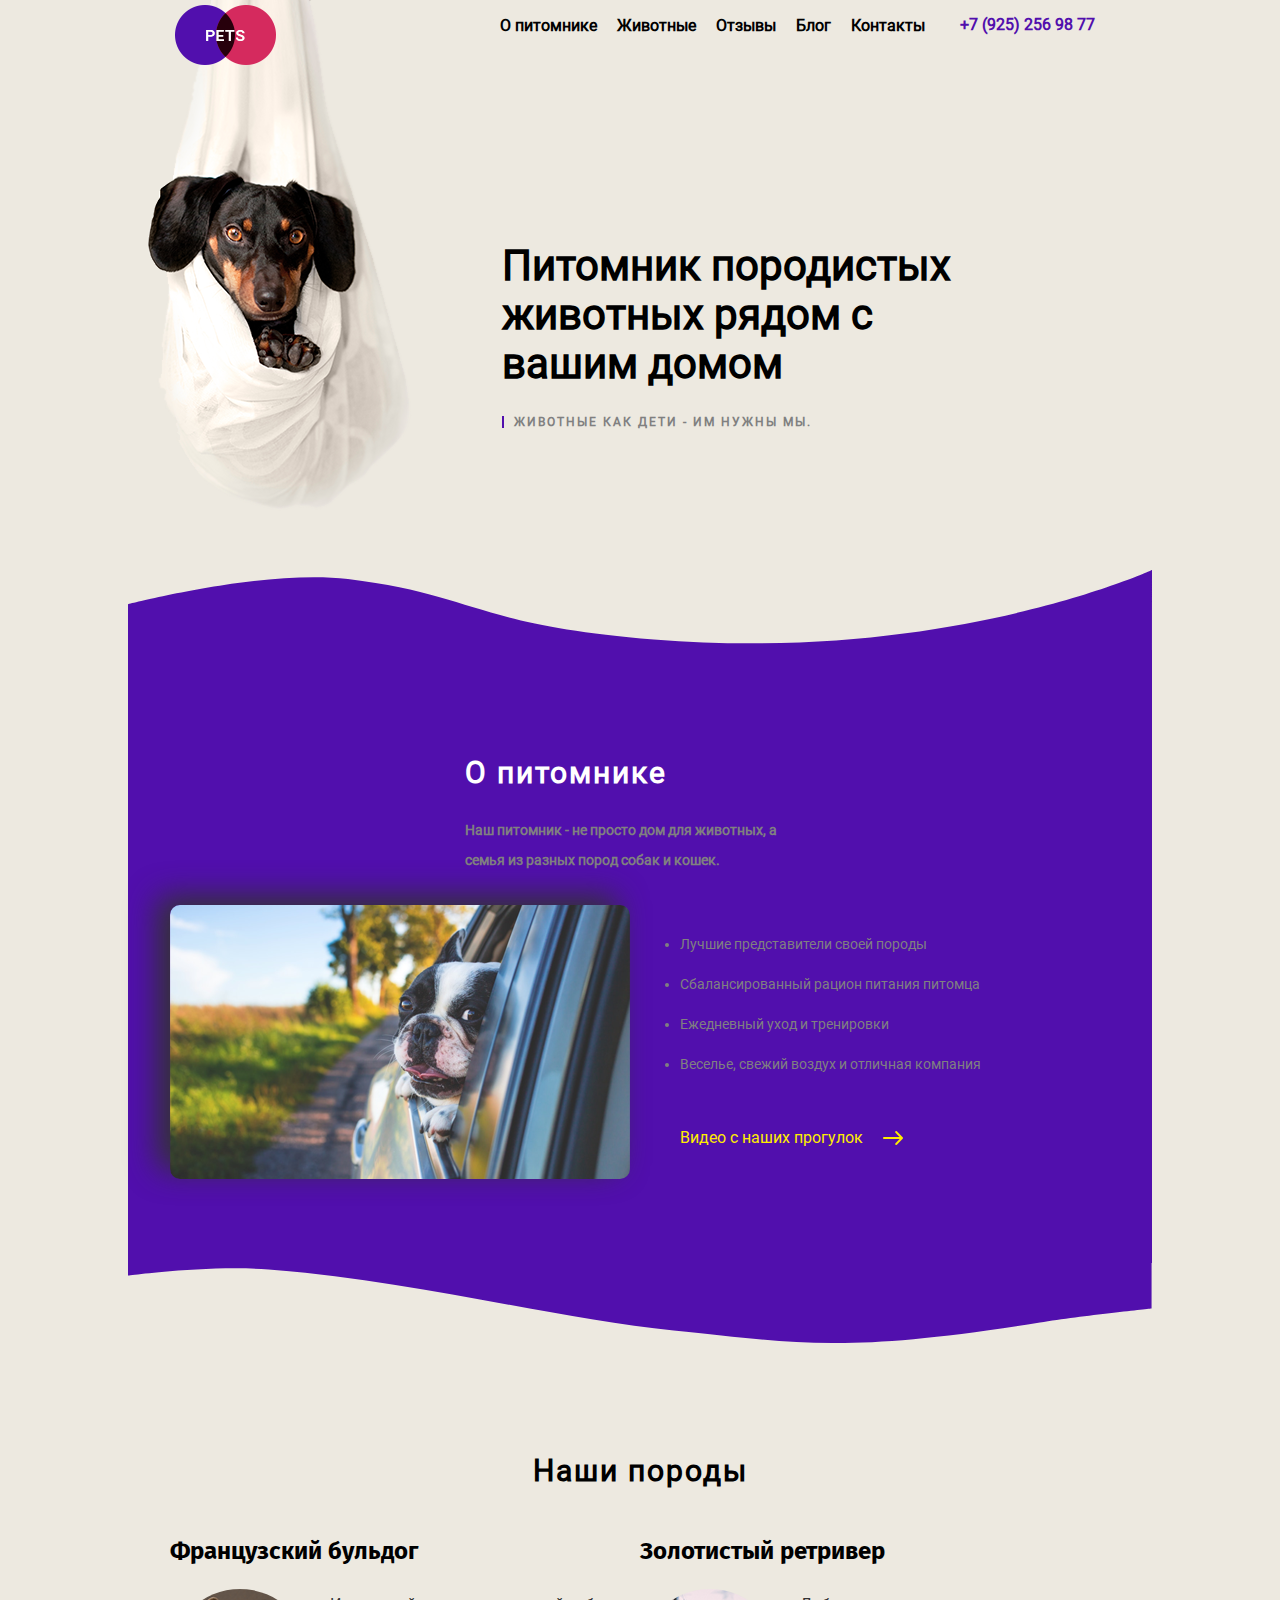
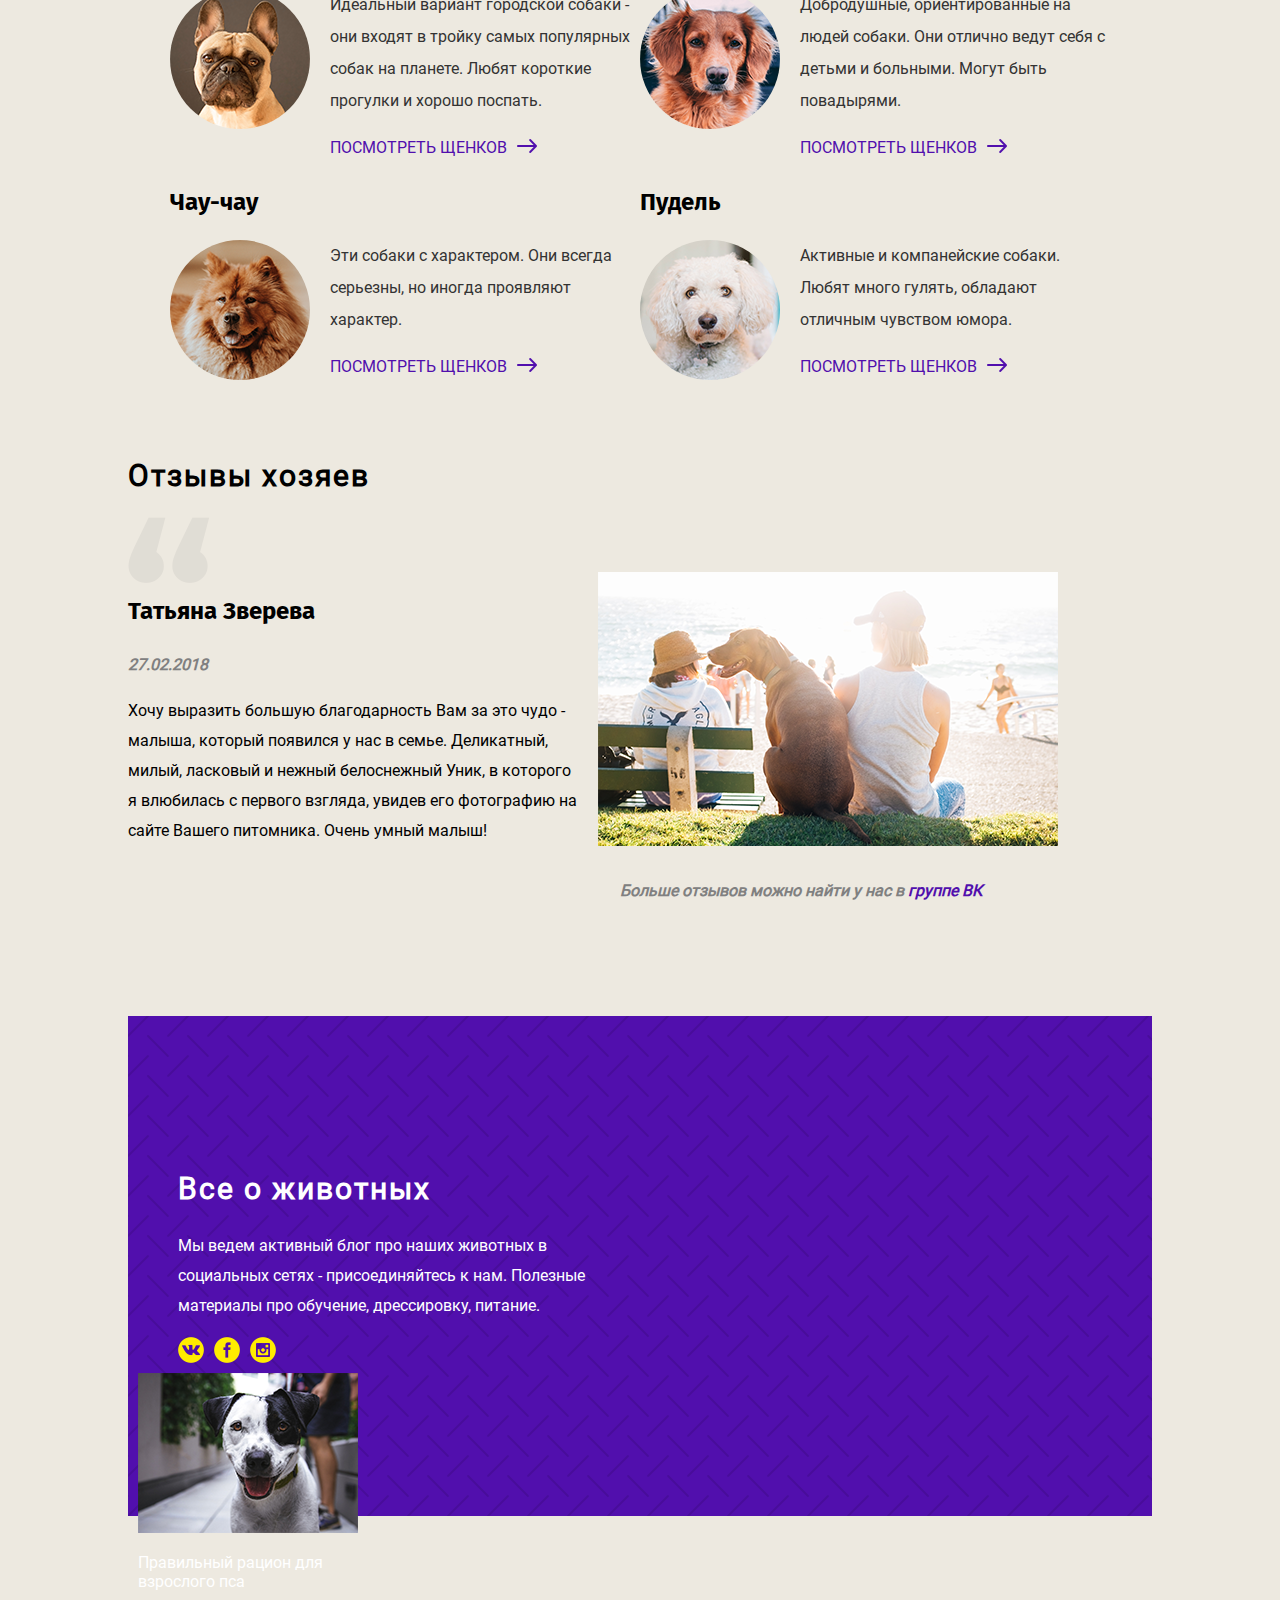
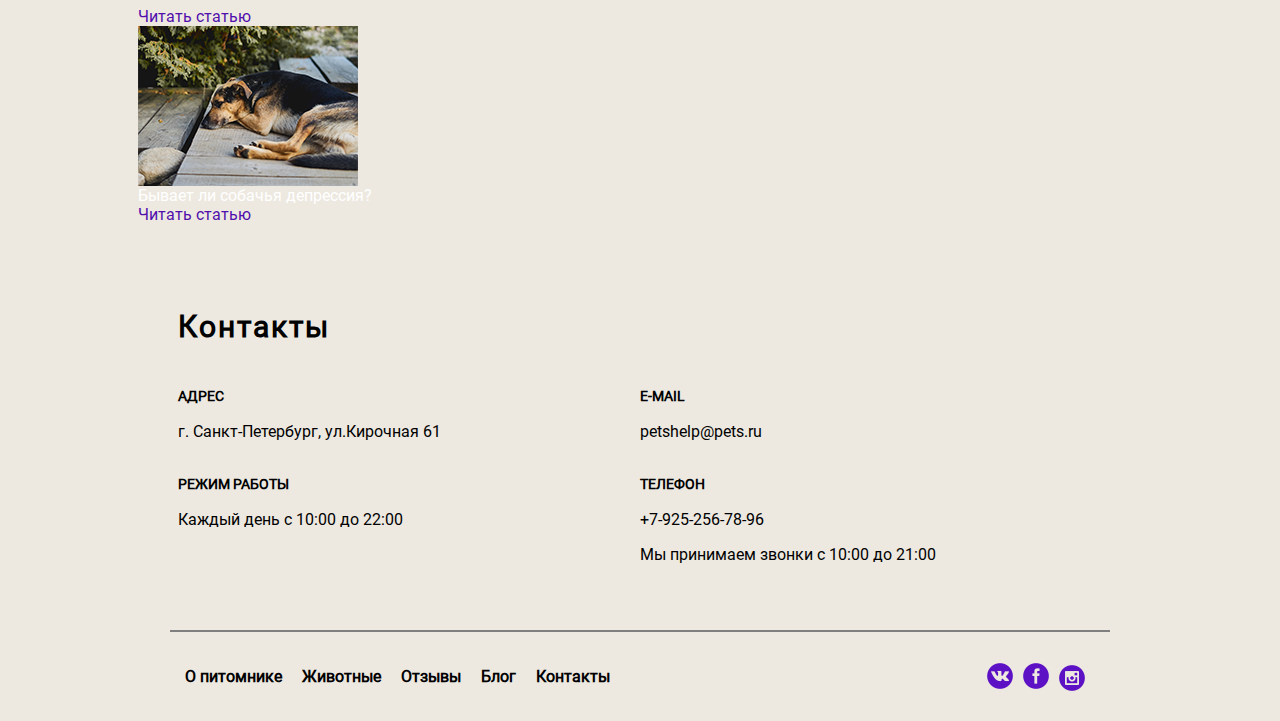
==== commit 8c6d90a3: "_" ====
--- a/index.html
+++ b/index.html
@@ -63,7 +63,7 @@
 							</div>
 							<div class="breed-text-block">
 								<span>Идеальный вариант городской собаки - они входят в тройку самых популярных собак на планете. Любят короткие прогулки и хорошо поспать.</span>
-								<a href="#" class="breed-link">ПОСМОТРЕТЬ ЩЕНКОВ<a href="#" class="breed-arrow"></a>
+								<a href="#" class="breed-link">ПОСМОТРЕТЬ ЩЕНКОВ</a>
 							</div>
 						
 					</div>
@@ -77,7 +77,7 @@
 							</div>
 							<div class="breed-text-block">
 								<span>Добродушные, ориентированные на людей собаки. Они отлично ведут себя с детьми и больными. Могут быть повадырями.</span>
-								<a href="#" class="breed-link">ПОСМОТРЕТЬ ЩЕНКОВ<a href="#" class="breed-arrow"></a>
+								<a href="#" class="breed-link">ПОСМОТРЕТЬ ЩЕНКОВ</a>
 							</div>
 
 					</div>
@@ -91,7 +91,7 @@
 							</div>
 							<div class="breed-text-block">
 								<span>Эти собаки с характером. Они всегда серьезны, но иногда проявляют характер.</span>
-								<a href="#" class="breed-link">ПОСМОТРЕТЬ ЩЕНКОВ<a href="#" class="breed-arrow"></a>
+								<a href="#" class="breed-link">ПОСМОТРЕТЬ ЩЕНКОВ</a>
 							</div>
 						
 					</div>
@@ -105,7 +105,7 @@
 							</div>
 							<div class="breed-text-block">
 								<span>Активные и компанейские собаки. Любят много гулять, обладают отличным чувством юмора.</span>
-								<a href="#" class="breed-link">ПОСМОТРЕТЬ ЩЕНКОВ<a href="#" class="breed-arrow"></a>
+								<a href="#" class="breed-link">ПОСМОТРЕТЬ ЩЕНКОВ</a>
 							</div>
 						
 					</div>
--- a/style/style.css
+++ b/style/style.css
@@ -264,7 +264,7 @@
 }
 
 
-.blog-arrow {
+/*.blog-arrow {
 	background: url(../images/css_sprites.png)
 	no-repeat  -10px -44px;
 	width: 20px;
@@ -273,7 +273,7 @@
 	margin-top: 5px;
 	margin-left: 10px;
 
-}
+}*/
 
 .breeds-title {
 	text-align: center;
@@ -306,13 +306,19 @@
 	flex-basis: 63%;
 	flex-grow: 1;
 	padding-left: 20px;
-}
-
-.breed-arrow {
+	color: #333;
+	line-height: 32px;
+
+}
+
+.breed-link:after {
 	background: url(../images/css_sprites.png)
 	no-repeat  -10px -44px;
+	content: "";
 	width: 20px;
 	height: 14px;
+	display: inline-block;
+	margin-top: 5px;
 	margin-left: 10px;
 	
 
@@ -358,7 +364,8 @@
 }
  
 .reviews-title {
-	text-align: center;
+	flex-basis: 100%;
+	width: 100%;
 }
 
 .review-text {
@@ -412,6 +419,8 @@
 .social-title {
 	padding-top: 120px;
 	padding-left: 40px;
+	flex-basis: 100%;
+	width: 100%;
 }
 
 .social-text {
@@ -481,7 +490,7 @@
 	display: flex;
 	flex-wrap: wrap;
 	padding: 0 15px;
-	justify-content: flex-start;
+	align-items: center;
 }
 
 .breed {
@@ -524,26 +533,35 @@
 .footer {
 	display: flex;
 	justify-content: flex-start;
+	border-top: 2px solid grey;
+	width: 940px;
+	margin: 0 auto;
+
+}
+
+.menu-link {
+	color: #333;
 }
 
 .footer-menu {
-	border-top: 2px solid grey;
+	color: grey;
 	margin: 15px;
 }
 
-.menu-link {
-	padding: 0 10px;
-
+li {
+	padding-right: 20px;
+	color: grey;
 }
 
 .footer-menu_list {
 	list-style: none;
-	margin: 40px;
+	margin: 20px 0;
+	padding: 0;
 	display: flex;
 	flex-wrap: wrap;
 	text-decoration: none;
 	font-weight: bold;
-	color: grey;
+	
 }
 
 footer {
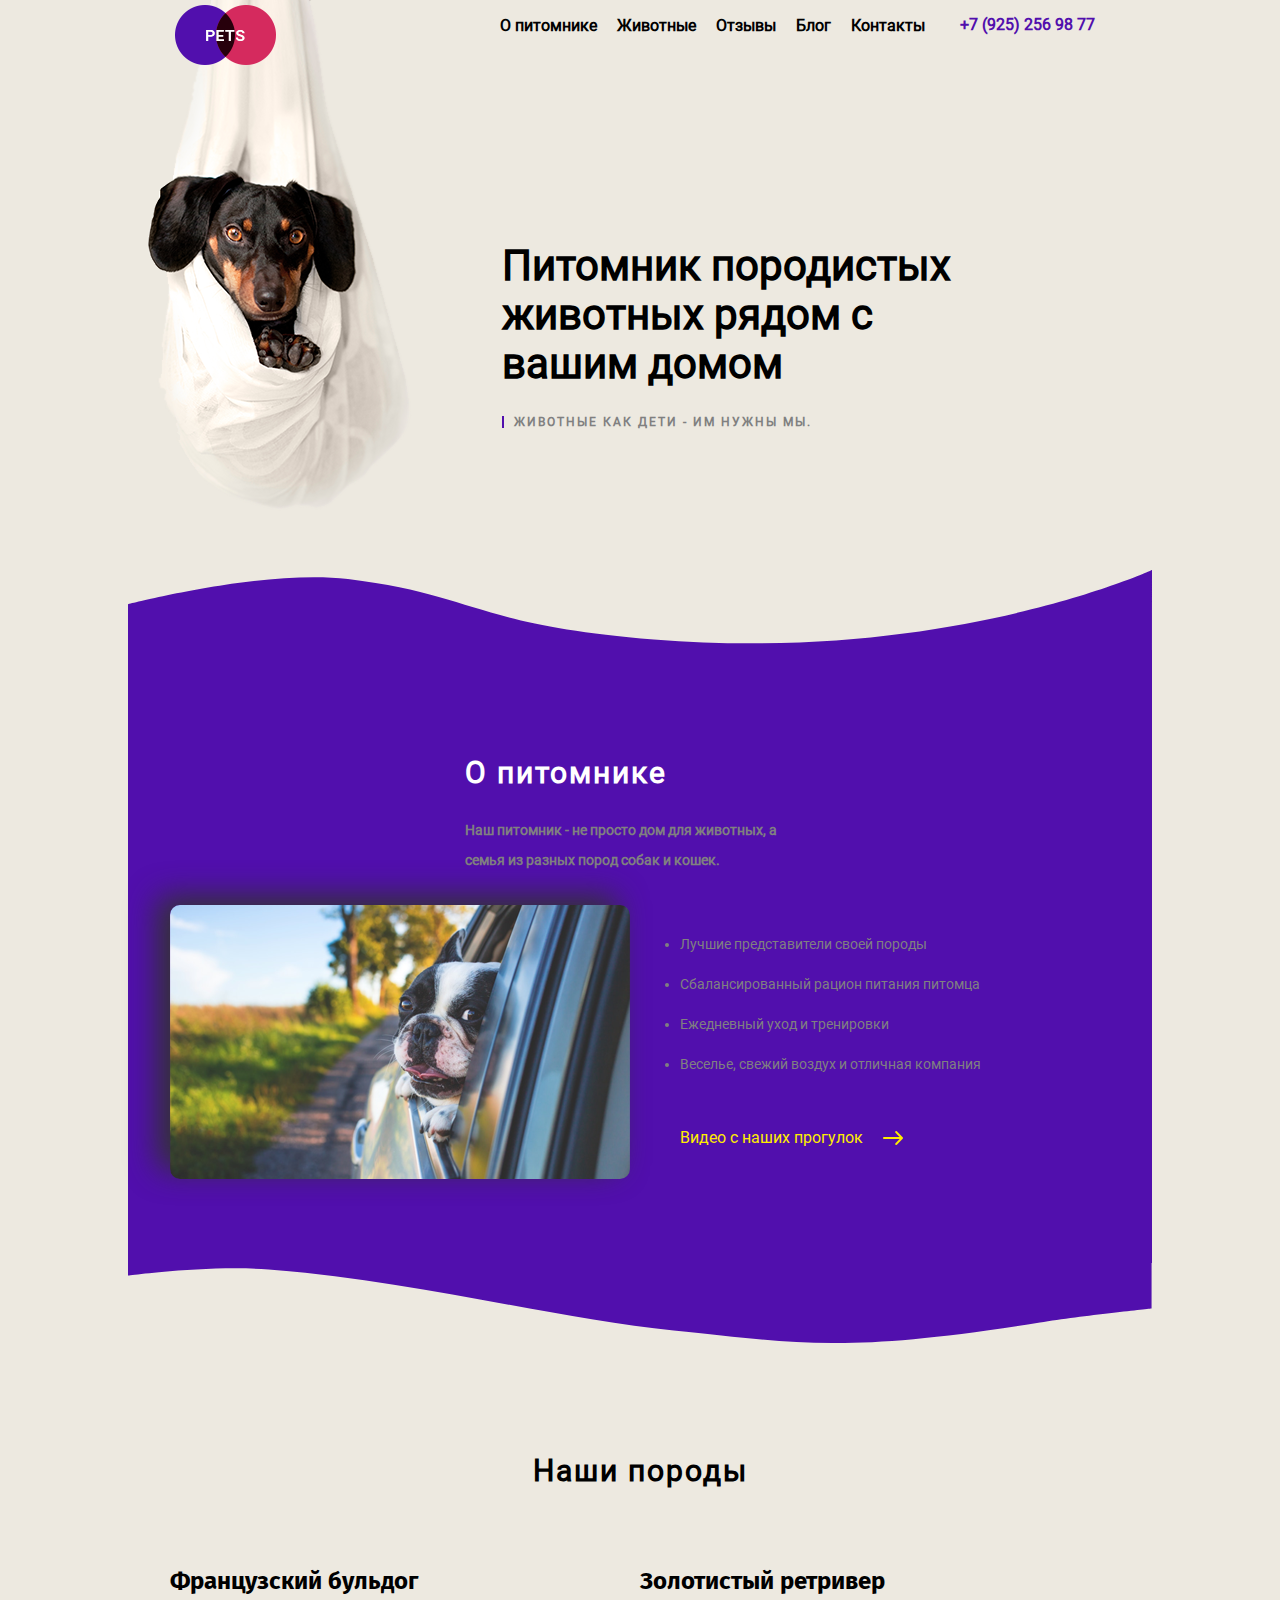
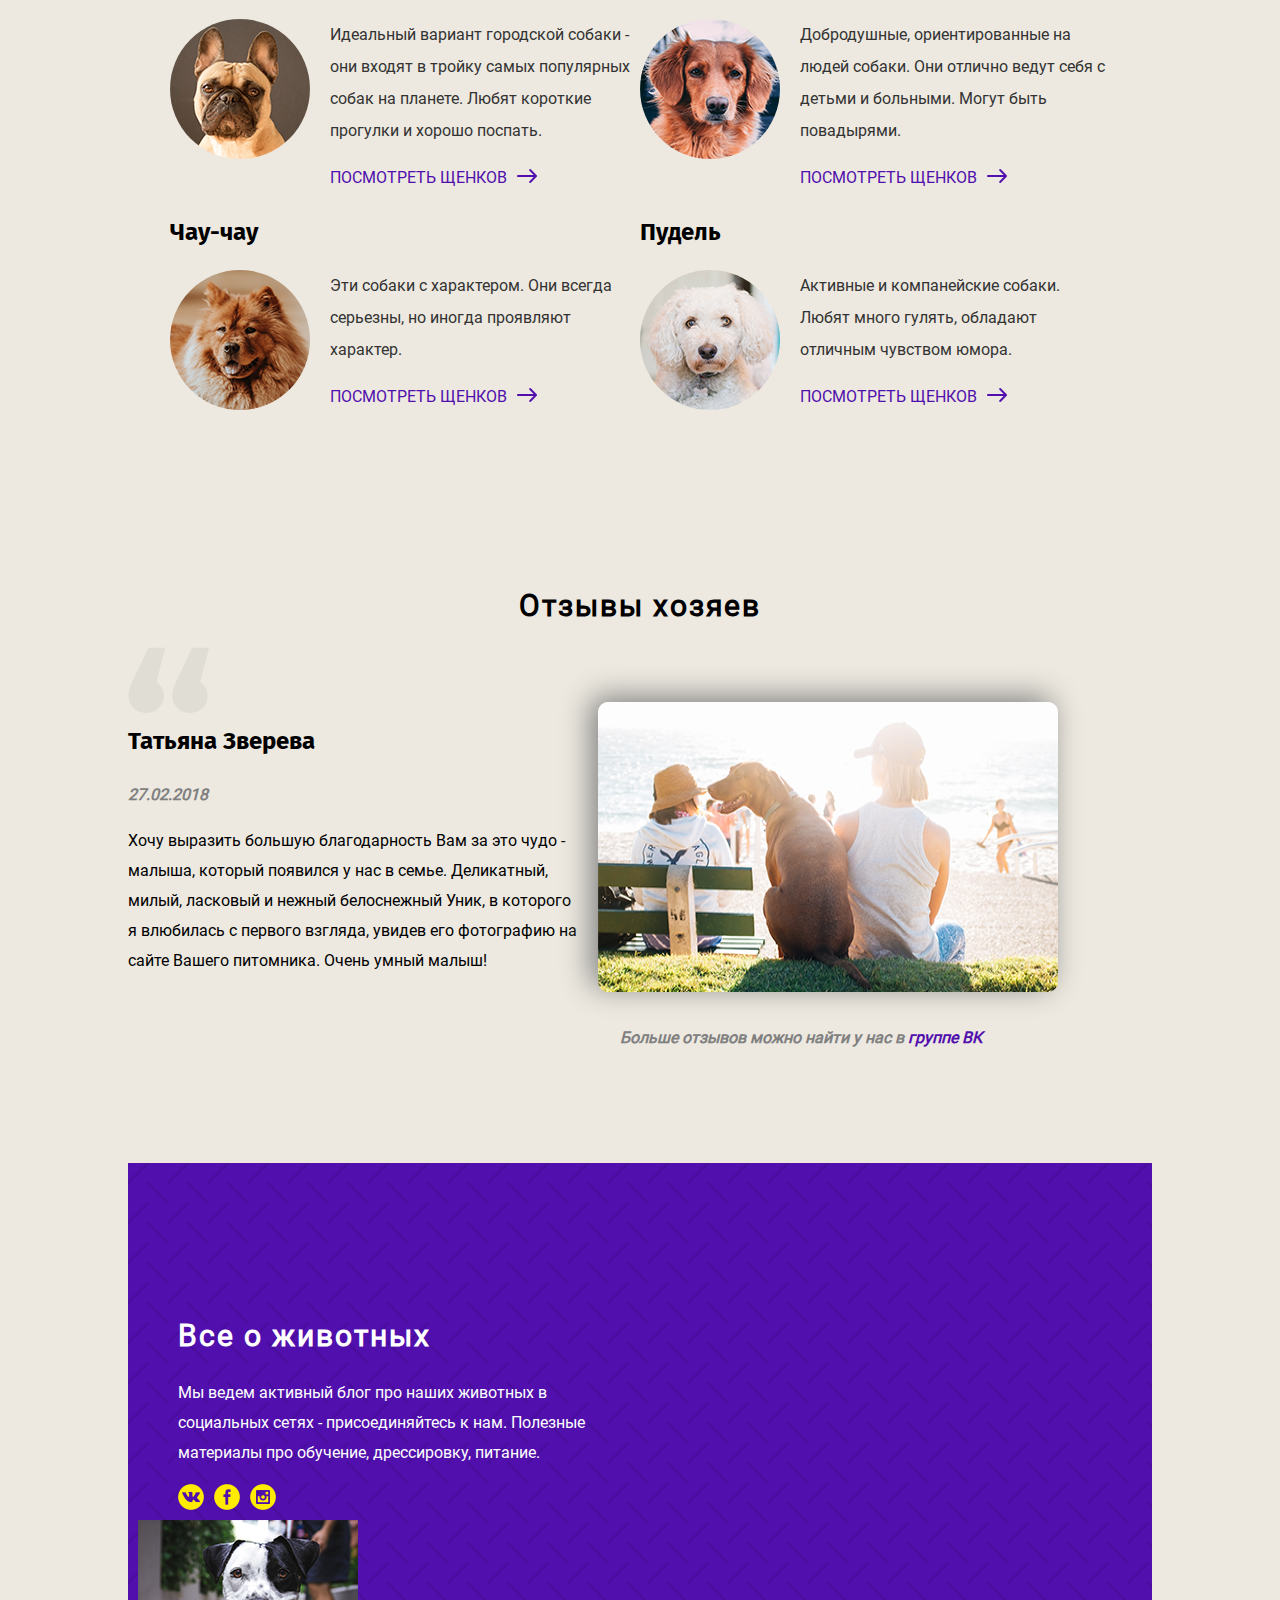
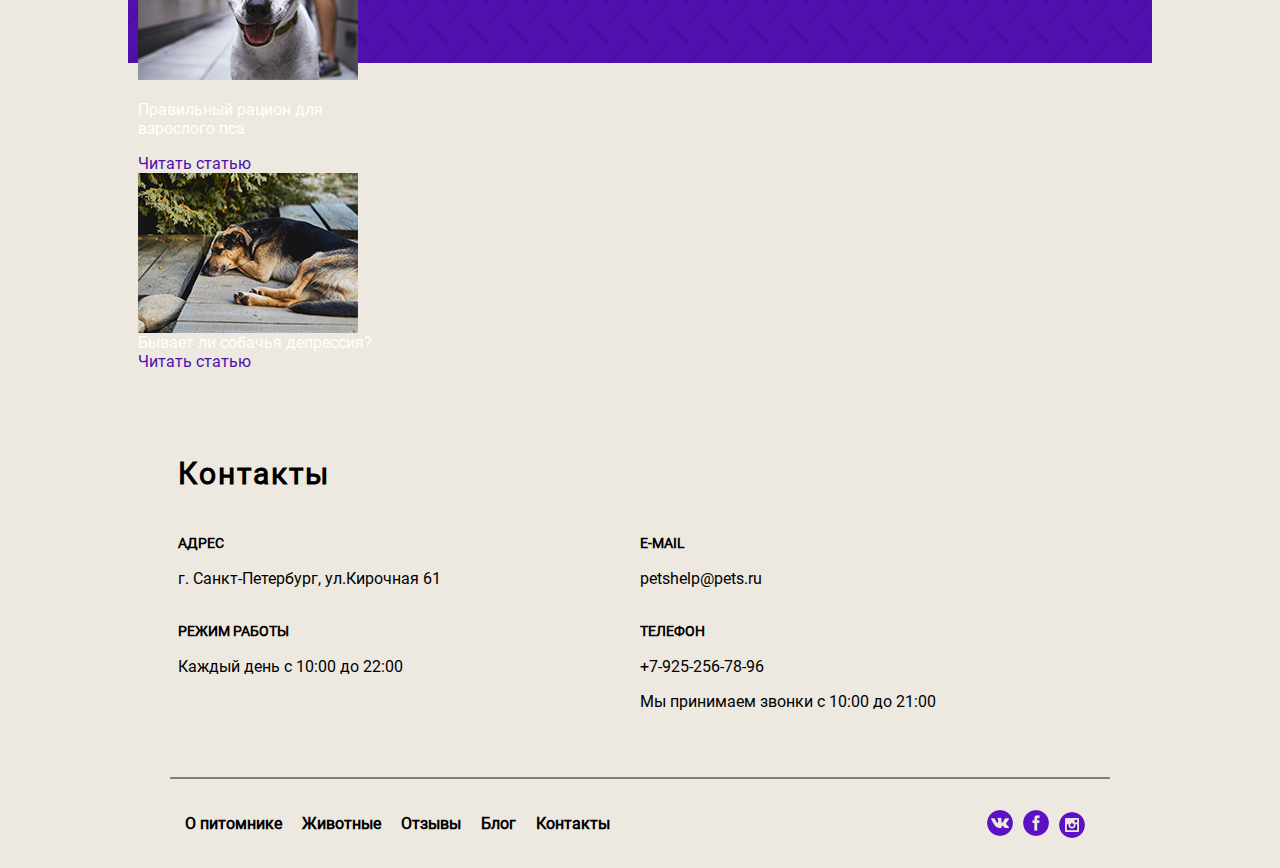
==== commit ddbc31cf: "правка кода" ====
--- a/index.html
+++ b/index.html
@@ -9,7 +9,7 @@
 	<div class="wrapper">	
 	<header class="header">
 		<div class="logo">
-			<a href="#"><img src="images/epixx_pets_logo.png" alt="" class="logo-image"></a>			
+			<a href="#"><img src="images/epixx_pets_logo.png" alt="" class="logo-image"></a>
 		</div>
 		<nav class="nav-main">
 			<ul class="nav-main__list">
@@ -57,7 +57,6 @@
 				<article  class="breed">
 					<div class="breed-info">
 						<h3 class="breed-title">Французский бульдог</h3>
-						
 							<div class="img-round">
 								<img src="images/photo_french_bulldog.png" alt="french buldog" class="img-breed">
 							</div>
@@ -65,13 +64,11 @@
 								<span>Идеальный вариант городской собаки - они входят в тройку самых популярных собак на планете. Любят короткие прогулки и хорошо поспать.</span>
 								<a href="#" class="breed-link">ПОСМОТРЕТЬ ЩЕНКОВ</a>
 							</div>
-						
 					</div>
 				</article>
 				<article class="breed">
 					<div class="breed-info">
 						<h3 class="breed-title">Золотистый ретривер</h3>
-						
 							<div class="img-round">
 								<img src="images/photo_golden_retriever.png" alt="golden retriever" class="img-breed">
 							</div>
@@ -79,13 +76,11 @@
 								<span>Добродушные, ориентированные на людей собаки. Они отлично ведут себя с детьми и больными. Могут быть повадырями.</span>
 								<a href="#" class="breed-link">ПОСМОТРЕТЬ ЩЕНКОВ</a>
 							</div>
-
 					</div>
 				</article>
 				<article class="breed">
 					<div class="breed-info">
 						<h3 class="breed-title">Чау-чау</h3>
-						
 							<div class="img-round">
 								<img src="images/photo_chow_chow.png" alt="chow-chow" class="img-breed">
 							</div>
@@ -93,13 +88,11 @@
 								<span>Эти собаки с характером. Они всегда серьезны, но иногда проявляют характер.</span>
 								<a href="#" class="breed-link">ПОСМОТРЕТЬ ЩЕНКОВ</a>
 							</div>
-						
 					</div>
 				</article>
 				<article class="breed">
 					<div class="breed-info">
 						<h3 class="breed-title">Пудель</h3>
-						
 							<div class="img-round">
 								<img src="images/photo_poodle.png" alt="poodle" class="img-breed">
 							</div>
@@ -107,7 +100,6 @@
 								<span>Активные и компанейские собаки. Любят много гулять, обладают отличным чувством юмора.</span>
 								<a href="#" class="breed-link">ПОСМОТРЕТЬ ЩЕНКОВ</a>
 							</div>
-						
 					</div>
 				</article>
 		</div>
@@ -138,18 +130,22 @@
 				</div>
 			</div>
 			<div>
-				<article>
-					<div class="img-blog">
-						<img src="images/blog_list_img_2.png" alt="dog smiling">
-					</div>
-					<p>Правильный рацион для взрослого пса</p>
-					<a href="#" class="link-blog">Читать статью <a href="#" class="blog-arrow"></a></a>
-				</article>
-				<article>
-					<img src="images/blog_list_img_1.png" alt="sad dog lying">
-					<span>Бывает ли собачья депрессия?</span>
-					<a href="" class="link-blog">Читать статью <a href="#" class="blog-arrow"></a></a>
-				</article>
+				<div class="blop-item">
+					<article>
+						<div class="img-blog">
+							<img src="images/blog_list_img_2.png" alt="dog smiling">
+						</div>
+						<p>Правильный рацион для взрослого пса</p>
+						<a href="#" class="link-blog">Читать статью <a href="#" class="blog-arrow"></a></a>
+					</article>
+				</div>
+				<div class="blop-item">
+					<article>
+						<img src="images/blog_list_img_1.png" alt="sad dog lying">
+						<span>Бывает ли собачья депрессия?</span>
+						<a href="" class="link-blog">Читать статью <a href="#" class="blog-arrow"></a></a>
+					</article>
+				</div>
 			</div>
 		</div>
 	</section>
--- a/style/style.css
+++ b/style/style.css
@@ -47,11 +47,13 @@
 	font-family: Roboto, sans-serif;
 }
 
+
 h2 {
 	text-align: left;
 	font-size: 30px;
 	letter-spacing: 2px;
 }
+
 
 .wrapper {
 	width: 1024px;
@@ -60,6 +62,7 @@
 	background-repeat: no-repeat;
 }
 
+
 .container {
 	width: 940px;
 	margin: auto;	
@@ -71,6 +74,7 @@
 	width: 940px;
 	margin: auto;
 }
+
 
 .header-img {
 	display: flex;
@@ -80,6 +84,7 @@
 	padding: 0;
 }
 
+
 .logo-image {
 	display: flex;
 	align-items: flex-start;
@@ -93,10 +98,12 @@
 	color: #000;
 }
 
+
 .logo {	
 	flex-basis: 101px;
 	margin: 0px;
 }
+
 
 .nav-main {
 	display: flex;	
@@ -104,9 +111,9 @@
 	justify-content: flex-end;
 }
 
+
 .nav-main__list {
 	list-style: none;
-	
 	padding: 0;
 	display: flex;
 	justify-content: flex-end;
@@ -114,9 +121,11 @@
 	font-weight: bold;
 }
 
+
 .nav-main__item {
 	padding: 0 10px;	
 }
+
 
 .phone {
 	display: flex;
@@ -126,6 +135,7 @@
 	margin: 15px;
 }
 
+
 .promo {
 	display: flex;
 	min-height: 500px;
@@ -133,10 +143,11 @@
 	align-items: center;
 }
 
+
 h1 {
 	font-size: 42px;
-	
-}
+}
+
 
 h3 {
 	font-size: 24px;
@@ -145,27 +156,32 @@
 }
 
 
+
 h4 {
 	font-size: 14px;
 }
 
+
 .review-caption {
 	margin-left: 48%;
-	margin-top: 0;
+	padding-top: 20px;
 	font-style: italic;
 	font-weight: bold;
 	color: grey;
 }
 
+
 .caption-link {
 	color: #510fad;
 }
 
+
 .moto {
 	display: flex;
 	flex-direction: column;
 	padding-right: 150px;	
 }
+
 
 .main-moto {
 	display: flex;	
@@ -173,6 +189,7 @@
 	text-align: left;	
 	font-weight: 900;
 }
+
 
 .small-moto {	
 	border-left: 2px #510fad solid;
@@ -192,8 +209,8 @@
 	margin: 80px 0;
 	color: #fff;
 	padding: 80px 0;
-
-}
+}
+
 
 .link-about {
 	color: #ffec00;
@@ -201,6 +218,7 @@
 	margin-top: 30px;
 }
 
+
 .about-block {
 	display: flex;
 	flex-wrap: wrap;
@@ -208,6 +226,7 @@
 	margin: 0 auto;
 	padding-top: 30px;
 }
+
 
 section.about:before {
 	content: "";
@@ -221,6 +240,7 @@
 	background-repeat: no-repeat;
 }
 
+
 .about:after {
 	content: "";
 	display: block;
@@ -233,6 +253,7 @@
 	background-repeat: no-repeat;
 }
 
+
 .about-list {
 	line-height: 40px;
 	font-size: 14px;
@@ -240,10 +261,12 @@
 	padding-top: 5px;
 }
 
+
 .about-header {
 	margin: auto;
 	width: 350px;
 }
+
 
 .about-header-small {
 	width: 50px;
@@ -253,6 +276,7 @@
 	line-height: 30px;
 }
 
+
 .about-icon {
 	background: url(../images/css_sprites.png)
 	no-repeat  -10px -10px;
@@ -262,6 +286,7 @@
 	margin-top: 33px;
 	margin-left: 20px;
 }
+
 
 
 /*.blog-arrow {
@@ -275,10 +300,13 @@
 
 }*/
 
+
 .breeds-title {
 	text-align: center;
 	margin-top: 10px;
-}
+	padding-bottom: 30px;
+}
+
 
 .breed-link {
 	color: #510fad;
@@ -287,10 +315,12 @@
 	width: 100%;
 }
 
+
 .breed-block {
 	display: flex;
 	flex-wrap: wrap;
 }
+
 
 .img-round {
 	width: 140px;
@@ -299,8 +329,8 @@
 	height: 140px;
 	border-radius: 50%;
 	overflow: hidden;
-
-}
+}
+
 
 .breed-text-block {
 	flex-basis: 63%;
@@ -308,8 +338,8 @@
 	padding-left: 20px;
 	color: #333;
 	line-height: 32px;
-
-}
+}
+
 
 .breed-link:after {
 	background: url(../images/css_sprites.png)
@@ -320,9 +350,8 @@
 	display: inline-block;
 	margin-top: 5px;
 	margin-left: 10px;
-	
-
-}
+}
+
 
 article {
 	display: flex;
@@ -330,22 +359,26 @@
 	width: 250px;
 	flex-direction: row;
 	align-self: flex-end;
-
-}
+}
+
+
 
 .about-jpg {
 	border-radius: 55%;
 	margin-right: 30px;
 }
 
+
 .about img {
 	border-radius: 10px;
-	 box-shadow: -13px -9px 30px #333;
-}
+	box-shadow: -13px -9px 30px #333;
+}
+
 
 .advantages {
 	padding-left: 20px;
 }
+
 
 .reviews {
 	background-image: url(../images/“.png);
@@ -353,24 +386,30 @@
 	margin-bottom: 100px;
 }
 
+
 .review {
 	display: flex;
 	flex-wrap: wrap;
 	padding-top: 55px;
 }
+
 
 .link-blog {
 	color: #510fad;
 }
+
  
 .reviews-title {
 	flex-basis: 100%;
 	width: 100%;
-}
+	text-align: center;
+}
+
 
 .review-text {
 	width: 450px;
 }
+
 
 .review-time {
 	font-style: italic;
@@ -378,23 +417,30 @@
 	font-weight: bold;
 }
 
+
 .review-text {
 	line-height: 30px;
-}
+	padding-right: 20px;
+}
+
 
 .review-img {
-	padding-left: 20px;
-	padding-bottom: 35px;
-}
+	box-shadow: -7px -5px 30px grey;
+	border-radius: 10px;
+	overflow: hidden;
+}
+
 
 .contacts {
 	padding: 50px;
 }
 
+
 .row {
 	display: flex;
 	flex-wrap: wrap;
 }
+
 
 .footer-menu {
 	display: flex;	
@@ -402,9 +448,11 @@
 	justify-content: flex-start;
 }
 
+
 .contact-item {
 	flex-basis: 50%;
 }
+
 
 .social-media {
 	background-image: url(../images/backgroun_pattern.png);
@@ -415,6 +463,7 @@
 	flex-direction: row;
 	padding: 10px;
 }
+
 
 .social-title {
 	padding-top: 120px;
@@ -423,11 +472,13 @@
 	width: 100%;
 }
 
+
 .social-text {
 	width: 450px;
 	line-height: 30px;
 	padding-left: 40px;
 }
+
 
 .social-icon-vk {
 	background: url(../images/css_sprites.png)
@@ -438,6 +489,7 @@
 	padding: 5px;
 }
 
+
 .social-icon-fb {
 	background: url(../images/css_sprites.png)
 	no-repeat  -10px -78px;
@@ -447,6 +499,7 @@
 	padding: 5px;
 }
 
+
 .social-icon-inst {
 	background: url(../images/css_sprites.png)
 	no-repeat  -10px -170px;
@@ -456,6 +509,7 @@
 	padding: 5px;
 }
 
+
 .vk-dark {
 	display: block;
 	padding: 5px;
@@ -464,6 +518,7 @@
 	height: 26px;
 }
 
+
 .fb-dark {
 	display: block;
 	padding: 5px;
@@ -472,6 +527,7 @@
 	height: 26px;
 }
 
+
 .inst-dark {
 	display: block;
 	padding: 5px;
@@ -480,12 +536,14 @@
 	height: 26px;
 }
 
+
 .social-nets-light {
 	display: flex;
 	padding: 0 15px;
 	margin-left: 25px;
 }
 
+
 .social-nets-dark {
 	display: flex;
 	flex-wrap: wrap;
@@ -493,18 +551,19 @@
 	align-items: center;
 }
 
+
 .breed {
-	box-sizing: border-box;
-	
-	width: 50%;
-
-	
-}
+	box-sizing: border-box;	
+	width: 50%;	
+}
+
+
 
 .breed-info {
 	display: flex;
 	flex-wrap: wrap;
 }
+
 
 .breed-title {
 	flex-basis: 100%;
@@ -512,23 +571,26 @@
 }
 
 
+
 .our-breeds {
 	display: flex;
 	flex-wrap: wrap;
 	width: 940px;
 	margin: 0 auto;
-	
-}
+}
+
 
 .about-video {
 	display: flex;
 	flex-wrap: wrap;
 }
+
 
 .breeds {
 	padding-top: 100px;
-	padding-bottom: 50px;
-}
+	padding-bottom: 150px;
+}
+
 
 .footer {
 	display: flex;
@@ -536,22 +598,25 @@
 	border-top: 2px solid grey;
 	width: 940px;
 	margin: 0 auto;
-
-}
+}
+
 
 .menu-link {
 	color: #333;
 }
+
 
 .footer-menu {
 	color: grey;
 	margin: 15px;
 }
 
+
 li {
 	padding-right: 20px;
 	color: grey;
 }
+
 
 .footer-menu_list {
 	list-style: none;
@@ -561,8 +626,9 @@
 	flex-wrap: wrap;
 	text-decoration: none;
 	font-weight: bold;
-	
-}
+}
+
+
 
 footer {
 	padding: 0 15px;
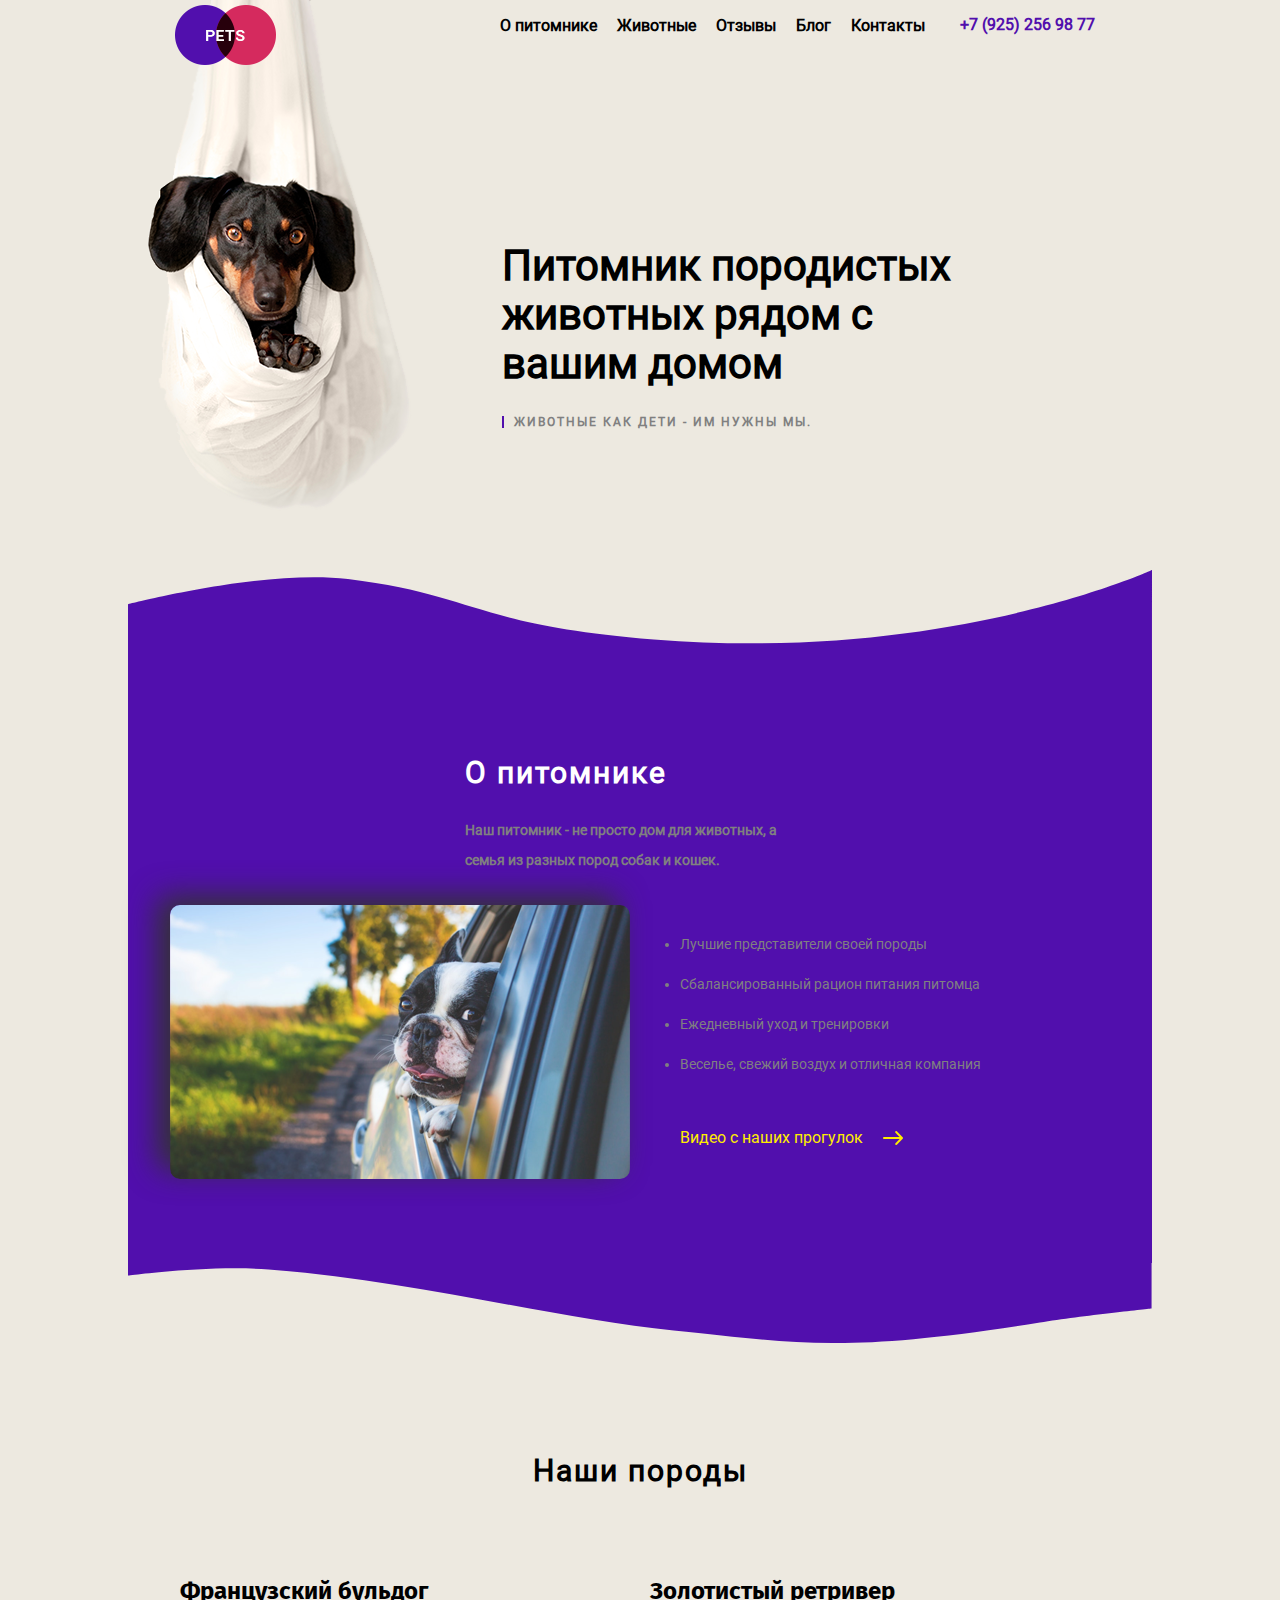
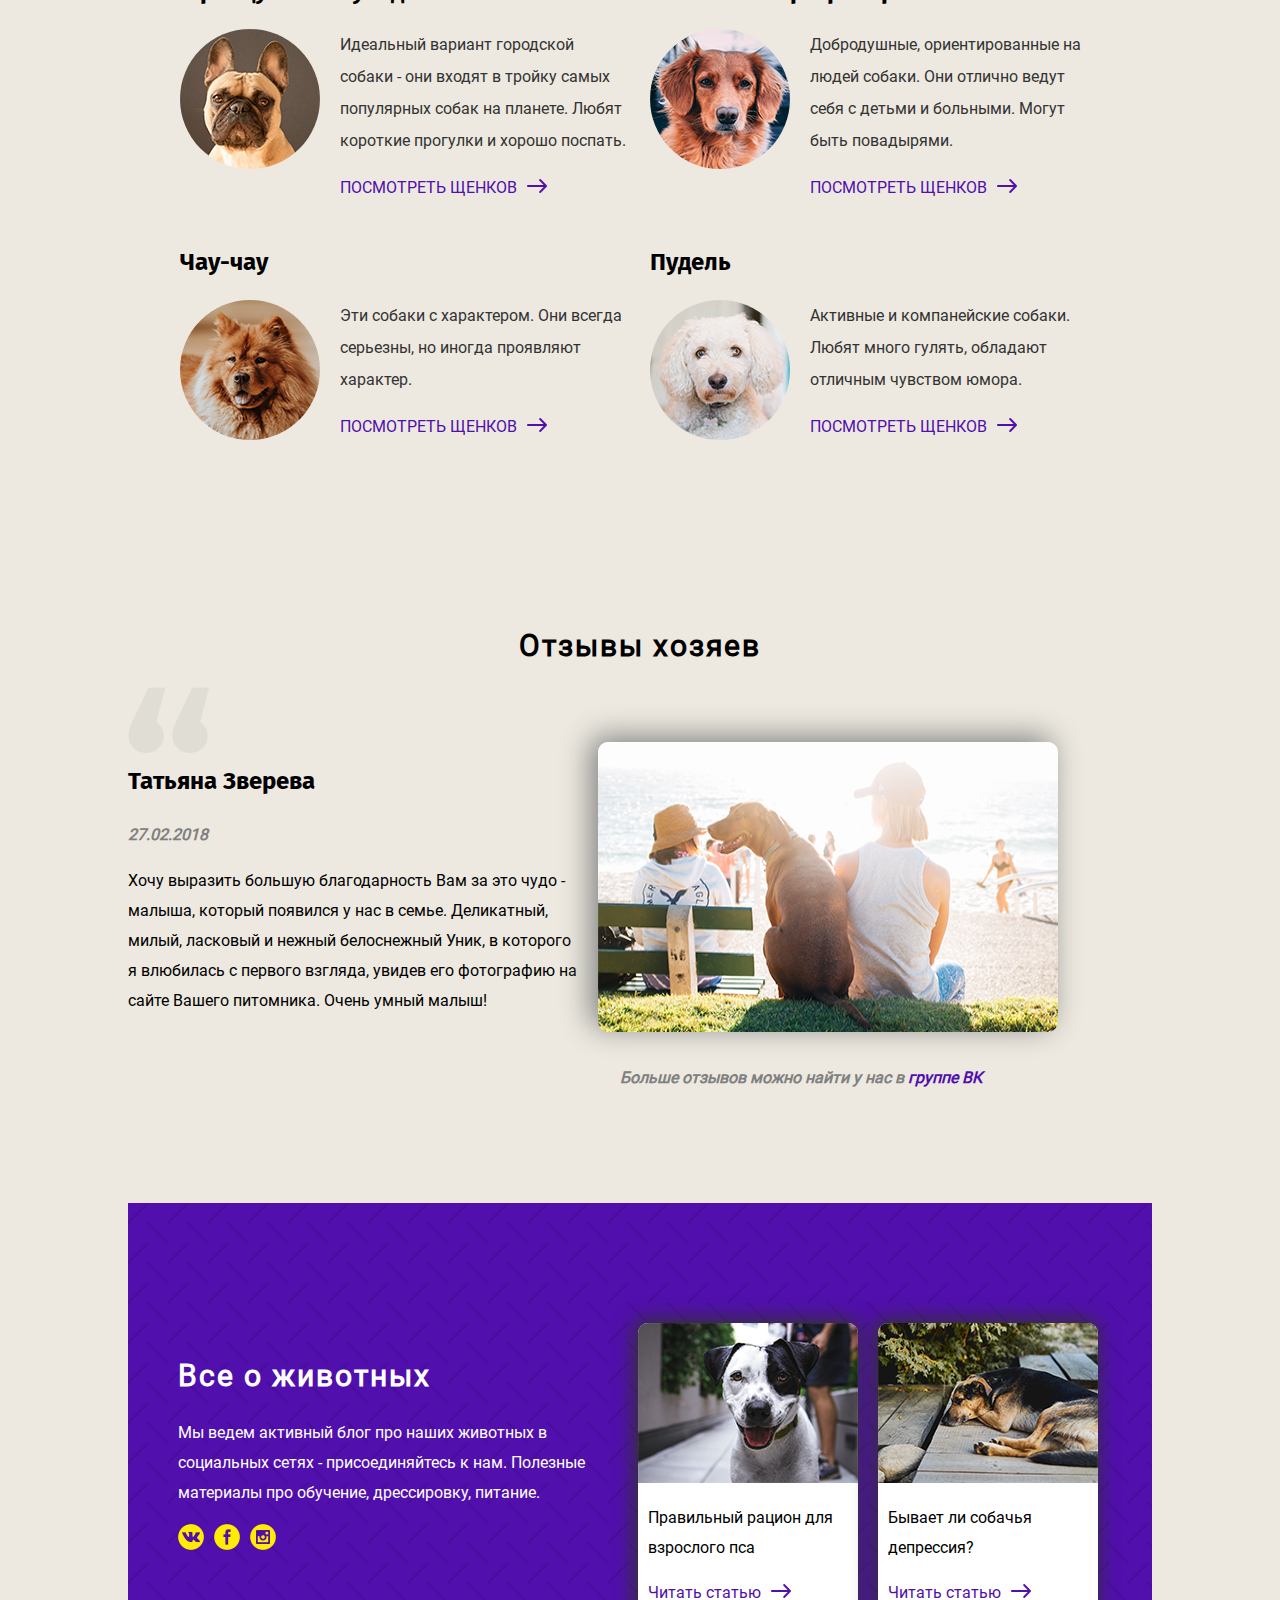
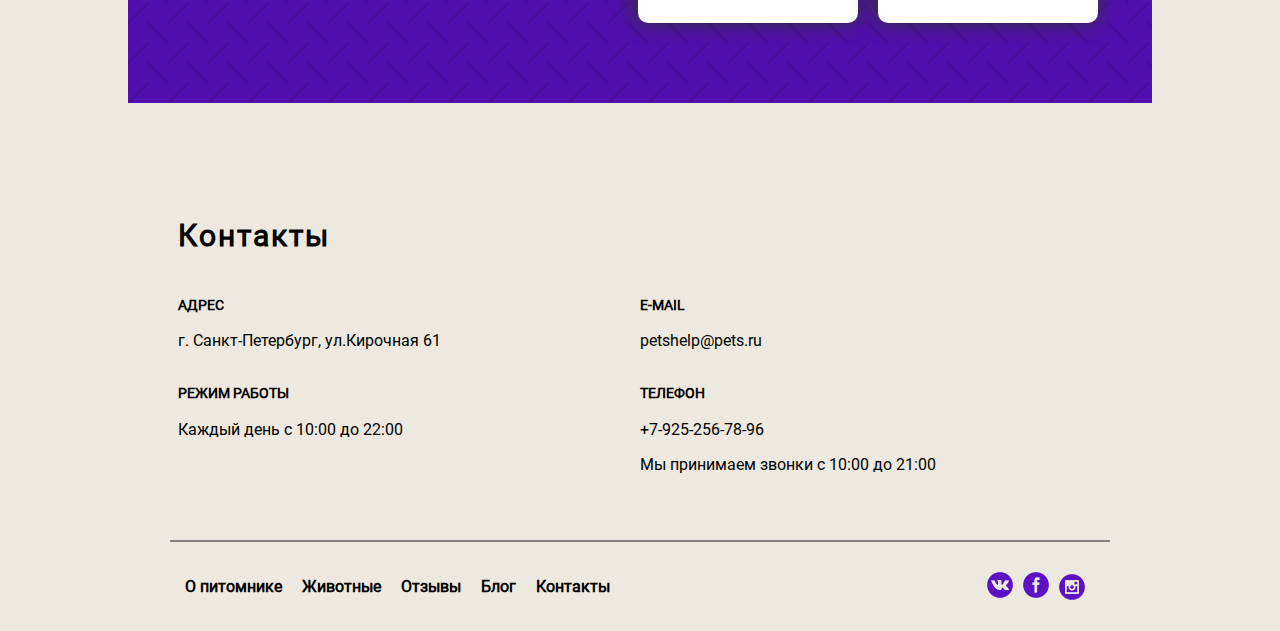
==== commit 457b2ace: "правка кода" ====
--- a/index.html
+++ b/index.html
@@ -119,8 +119,8 @@
 		</div>
 	</section>
 	<section class="social-media">
-		<div>
-			<div>
+		<div class="article-block">
+			<div class="sm-text">
 				<h2 class="social-title">Все о животных</h2>
 				<p class="social-text">Мы ведем активный блог про наших животных в социальных сетях - присоединяйтесь к нам. Полезные материалы про обучение, дрессировку, питание.</p>
 				<div class="social-nets-light">
@@ -129,21 +129,23 @@
 					<a href="#" class="social-icon-inst"></a>
 				</div>
 			</div>
-			<div>
-				<div class="blop-item">
+			<div class="articles">
+				<div class="blog-item">
 					<article>
 						<div class="img-blog">
 							<img src="images/blog_list_img_2.png" alt="dog smiling">
+							<p class="blog-text">Правильный рацион для взрослого пса</p>
+						<a href="#" class="link-blog">Читать статью</a>
 						</div>
-						<p>Правильный рацион для взрослого пса</p>
-						<a href="#" class="link-blog">Читать статью <a href="#" class="blog-arrow"></a></a>
 					</article>
 				</div>
-				<div class="blop-item">
+				<div class="blog-item">
 					<article>
-						<img src="images/blog_list_img_1.png" alt="sad dog lying">
-						<span>Бывает ли собачья депрессия?</span>
-						<a href="" class="link-blog">Читать статью <a href="#" class="blog-arrow"></a></a>
+						<div class="img-blog">
+							<img src="images/blog_list_img_1.png" alt="sad dog lying">
+							<p class="blog-text">Бывает ли собачья депрессия?</p>
+						<a href="" class="link-blog">Читать статью</a>
+						</div>
 					</article>
 				</div>
 			</div>
--- a/style/style.css
+++ b/style/style.css
@@ -354,14 +354,20 @@
 
 
 article {
-	display: flex;
-	flex-wrap: wrap;
-	width: 250px;
-	flex-direction: row;
-	align-self: flex-end;
-}
-
-
+	width: 20%;
+	box-sizing: border-box;
+	padding: 10px;	
+}
+
+.articles {
+	display: flex;
+	box-sizing: border-box;
+}
+
+.article-block {
+	display: flex;
+	box-sizing: border-box;
+}
 
 .about-jpg {
 	border-radius: 55%;
@@ -396,8 +402,20 @@
 
 .link-blog {
 	color: #510fad;
-}
-
+	padding-left: 10px;
+}
+
+
+.link-blog:after {
+	content: "";
+	background: url(../images/css_sprites.png)
+	no-repeat  -10px -44px;
+	width: 20px;
+	height: 14px;
+	display: inline-block;
+	margin-top: 5px;
+	margin-left: 10px;
+}
  
 .reviews-title {
 	flex-basis: 100%;
@@ -453,15 +471,20 @@
 	flex-basis: 50%;
 }
 
+.sm-text {
+	padding-top: -50px;
+	color: #fff;
+}
 
 .social-media {
 	background-image: url(../images/backgroun_pattern.png);
 	background-repeat: no-repeat;
-	color: #fff;
+	width: 100%;
 	display: flex;
 	flex-wrap: wrap;
 	flex-direction: row;
 	padding: 10px;
+	
 }
 
 
@@ -591,6 +614,29 @@
 	padding-bottom: 150px;
 }
 
+.blog-item {
+	display: flex;
+	flex-wrap: wrap;
+	box-sizing: border-box;
+	padding-bottom: 100px;
+	padding-top: 100px;
+}
+
+.img-blog {
+	height: 300px;
+	background-color: #fff;
+	border-radius: 10px;
+	overflow: hidden;
+	width: 220px;
+	box-shadow: -2px -2px 20px 2px #333;
+}
+
+.blog-text {
+	display: flex;
+	flex-wrap: wrap;
+	padding-left: 10px;
+	line-height: 30px;
+}
 
 .footer {
 	display: flex;
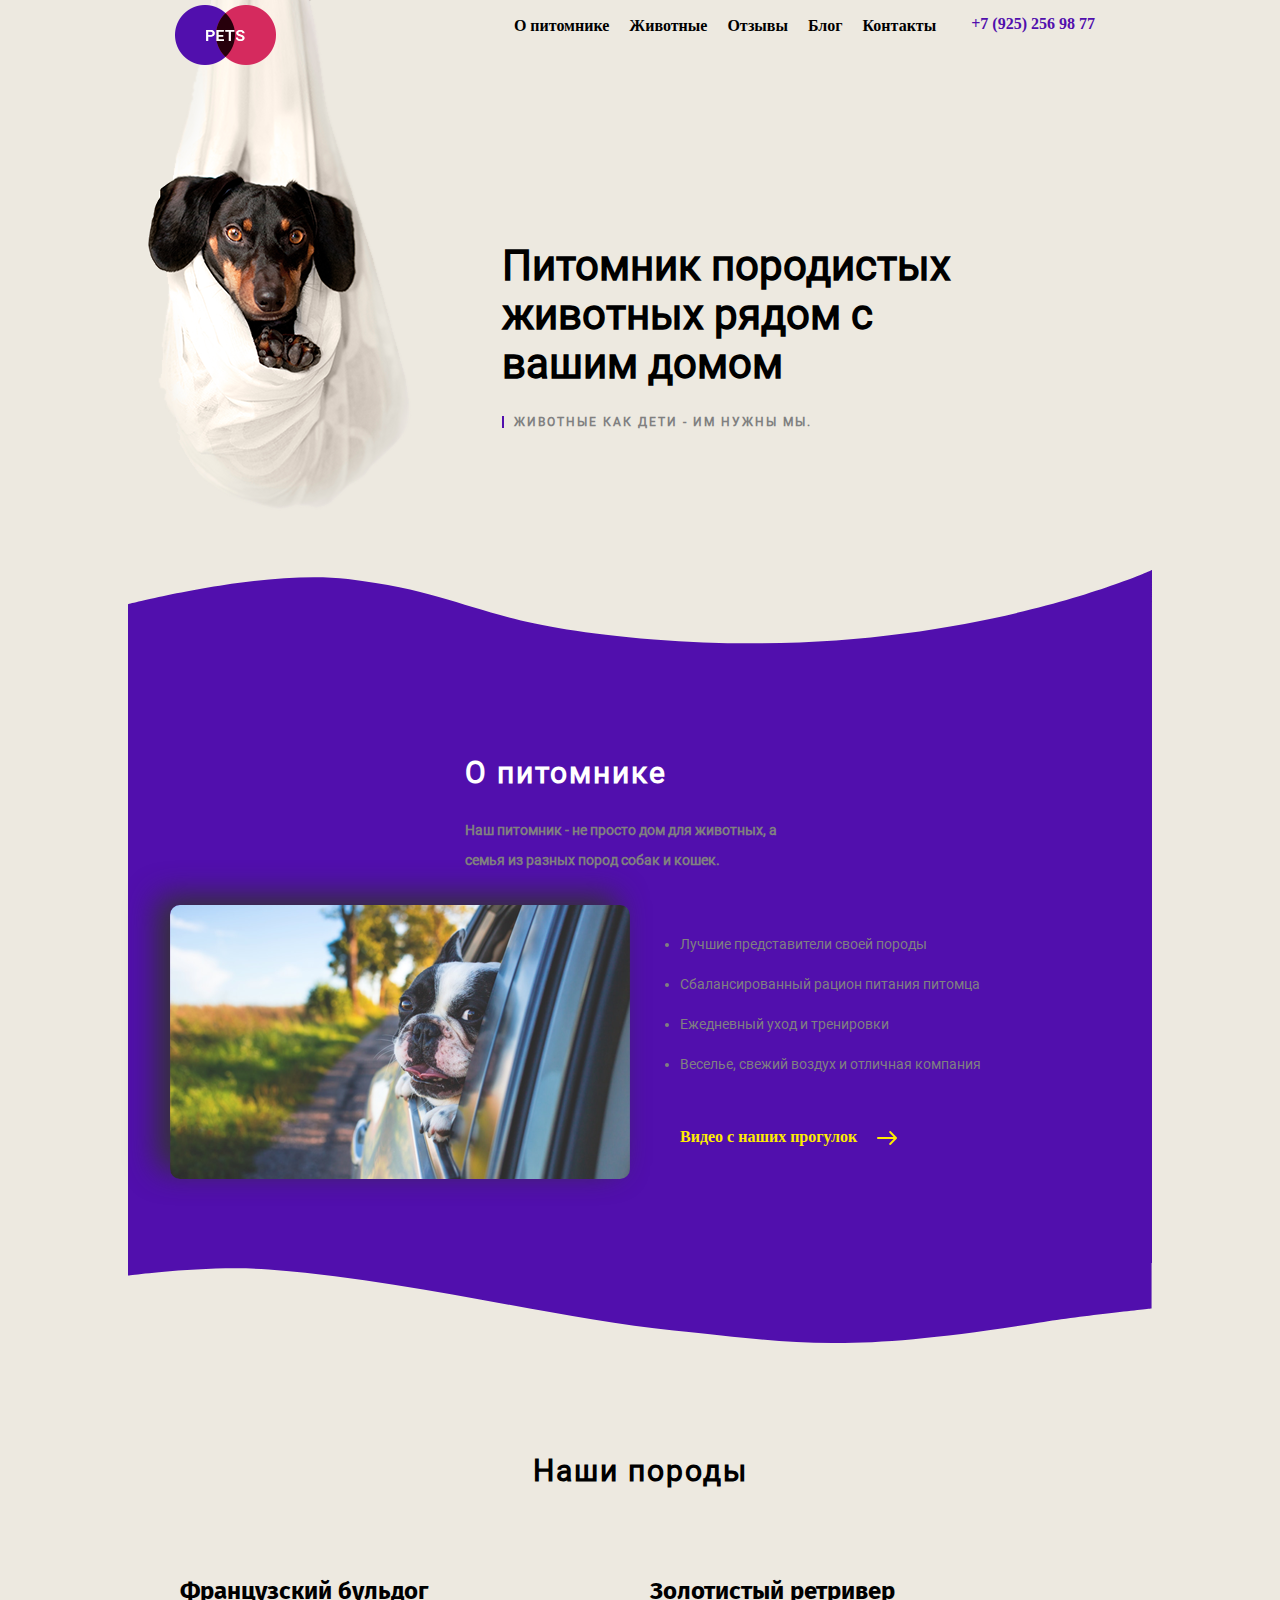
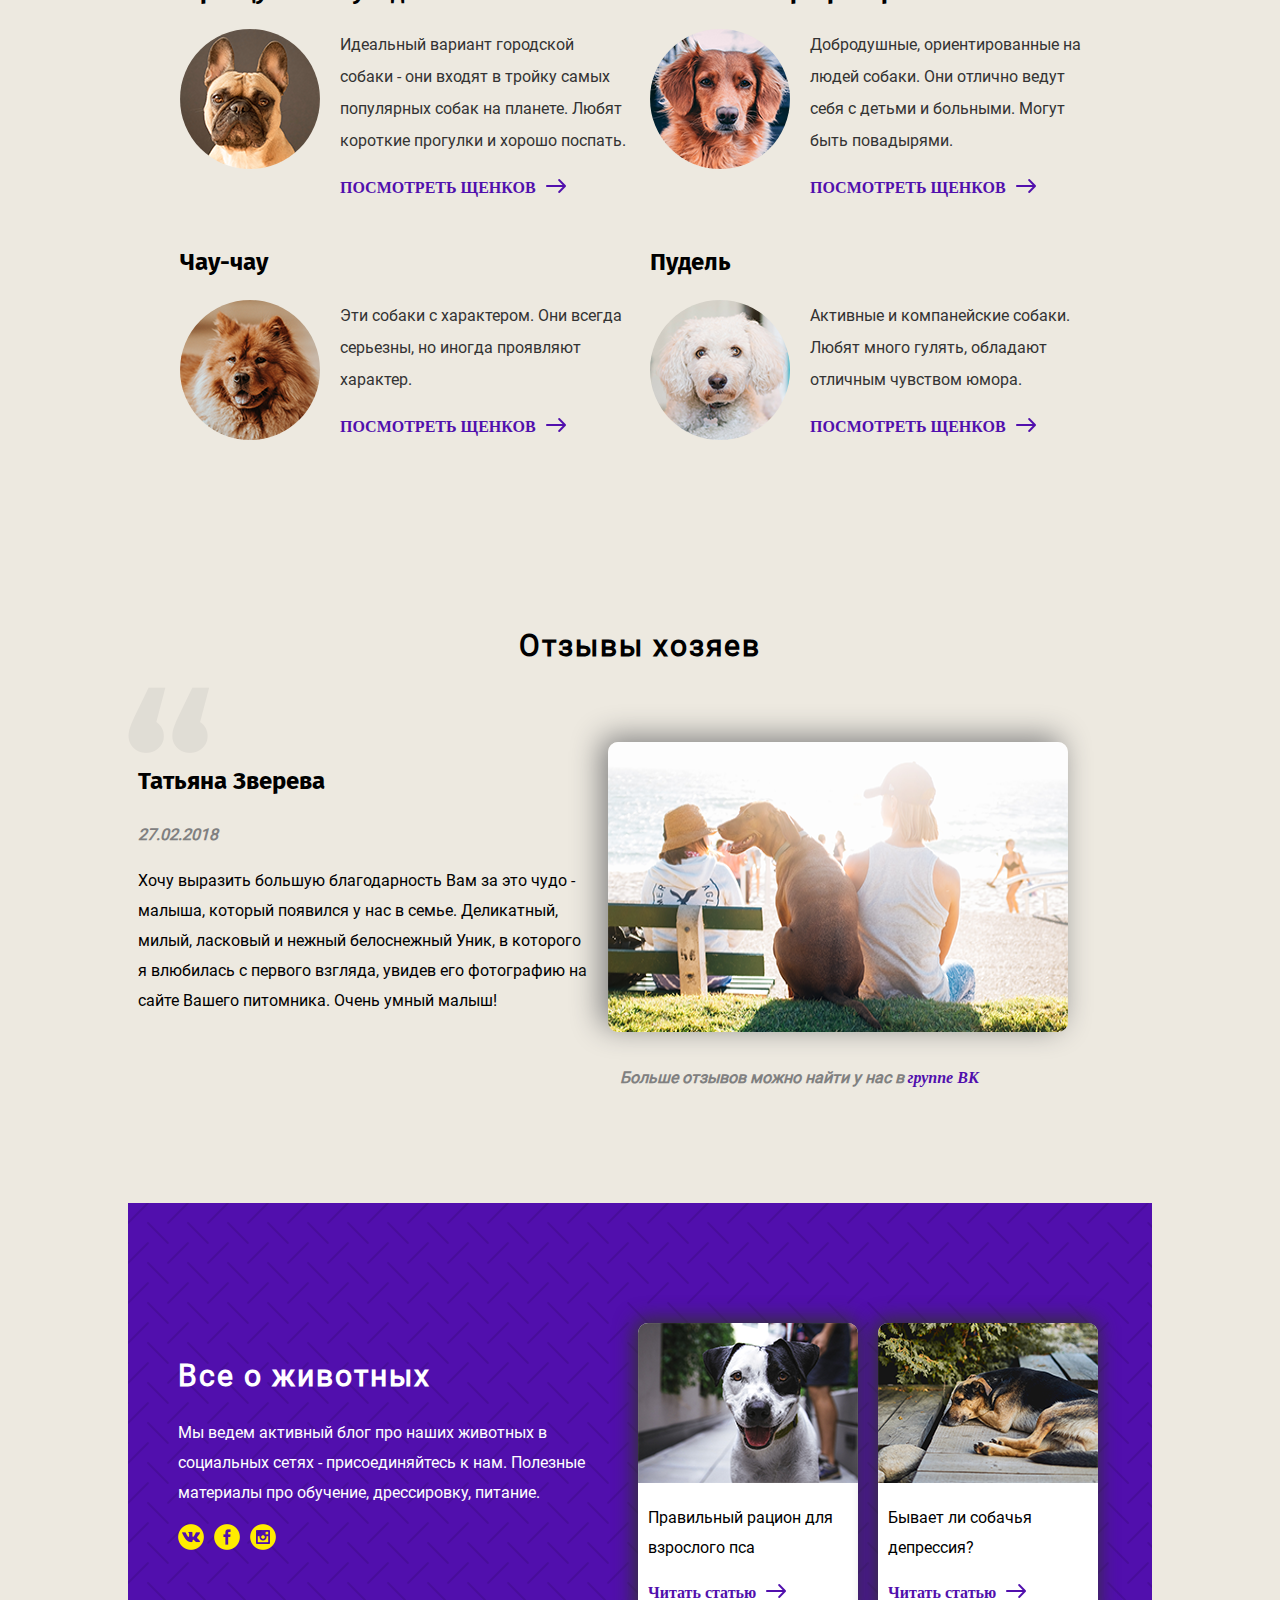
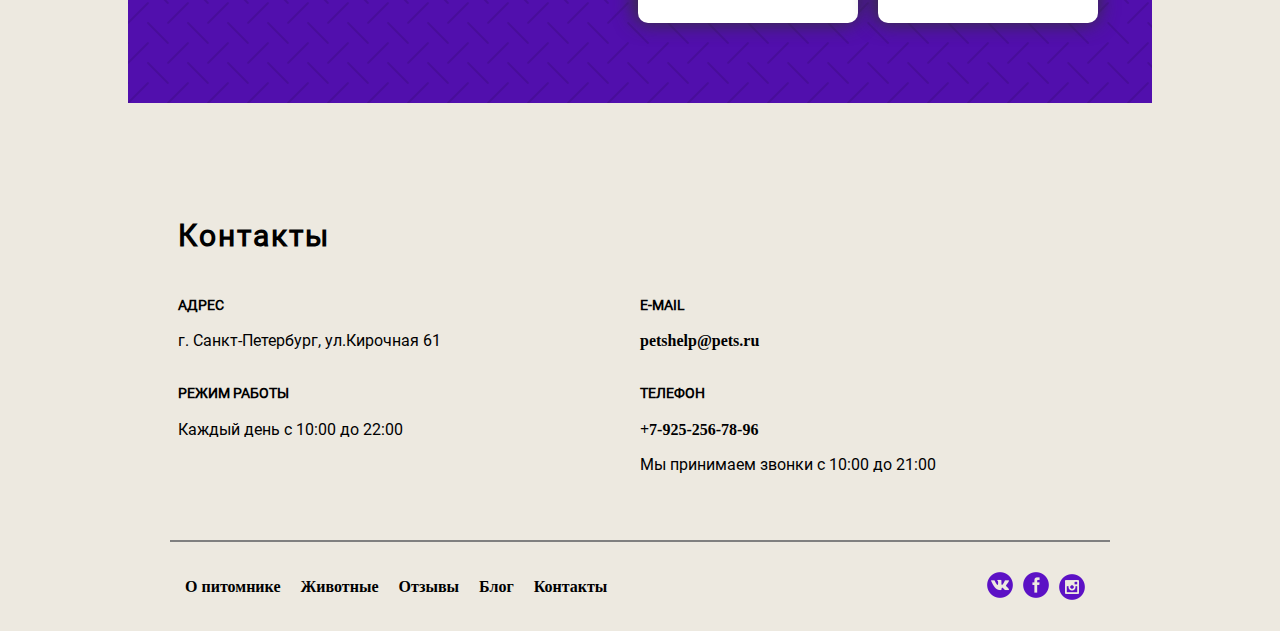
==== commit 50098284: "почти всё" ====
--- a/index.html
+++ b/index.html
@@ -111,7 +111,7 @@
 				<div class="review-text">
 					<h3>Татьяна Зверева</h3>
 					<time class="review-time">27.02.2018</time>
-					<p class="review-text">Хочу выразить большую благодарность Вам за это чудо - малыша, который появился у нас в семье. Деликатный, милый, ласковый и нежный белоснежный Уник, в которого я влюбилась с первого взгляда, увидев его фотографию на сайте Вашего питомника. Очень умный малыш!</p>
+					<p >Хочу выразить большую благодарность Вам за это чудо - малыша, который появился у нас в семье. Деликатный, милый, ласковый и нежный белоснежный Уник, в которого я влюбилась с первого взгляда, увидев его фотографию на сайте Вашего питомника. Очень умный малыш!</p>
 				</div>
 					<img src="images/photo_review.png" alt="dog and woman on a beach" class="review-img">
 					<p class="review-caption">Больше отзывов можно найти у нас в <a href="#" class="caption-link">группе ВК</a></p>
--- a/style/style.css
+++ b/style/style.css
@@ -54,6 +54,10 @@
 	letter-spacing: 2px;
 }
 
+a {
+	font-family: Fira sans-serif medium;
+	font-weight: bold;
+}
 
 .wrapper {
 	width: 1024px;
@@ -425,6 +429,7 @@
 
 
 .review-text {
+	padding-left: 10px;
 	width: 450px;
 }
 
@@ -652,8 +657,7 @@
 }
 
 
-.footer-menu {
-	color: grey;
+.footer-menu {	
 	margin: 15px;
 }
 
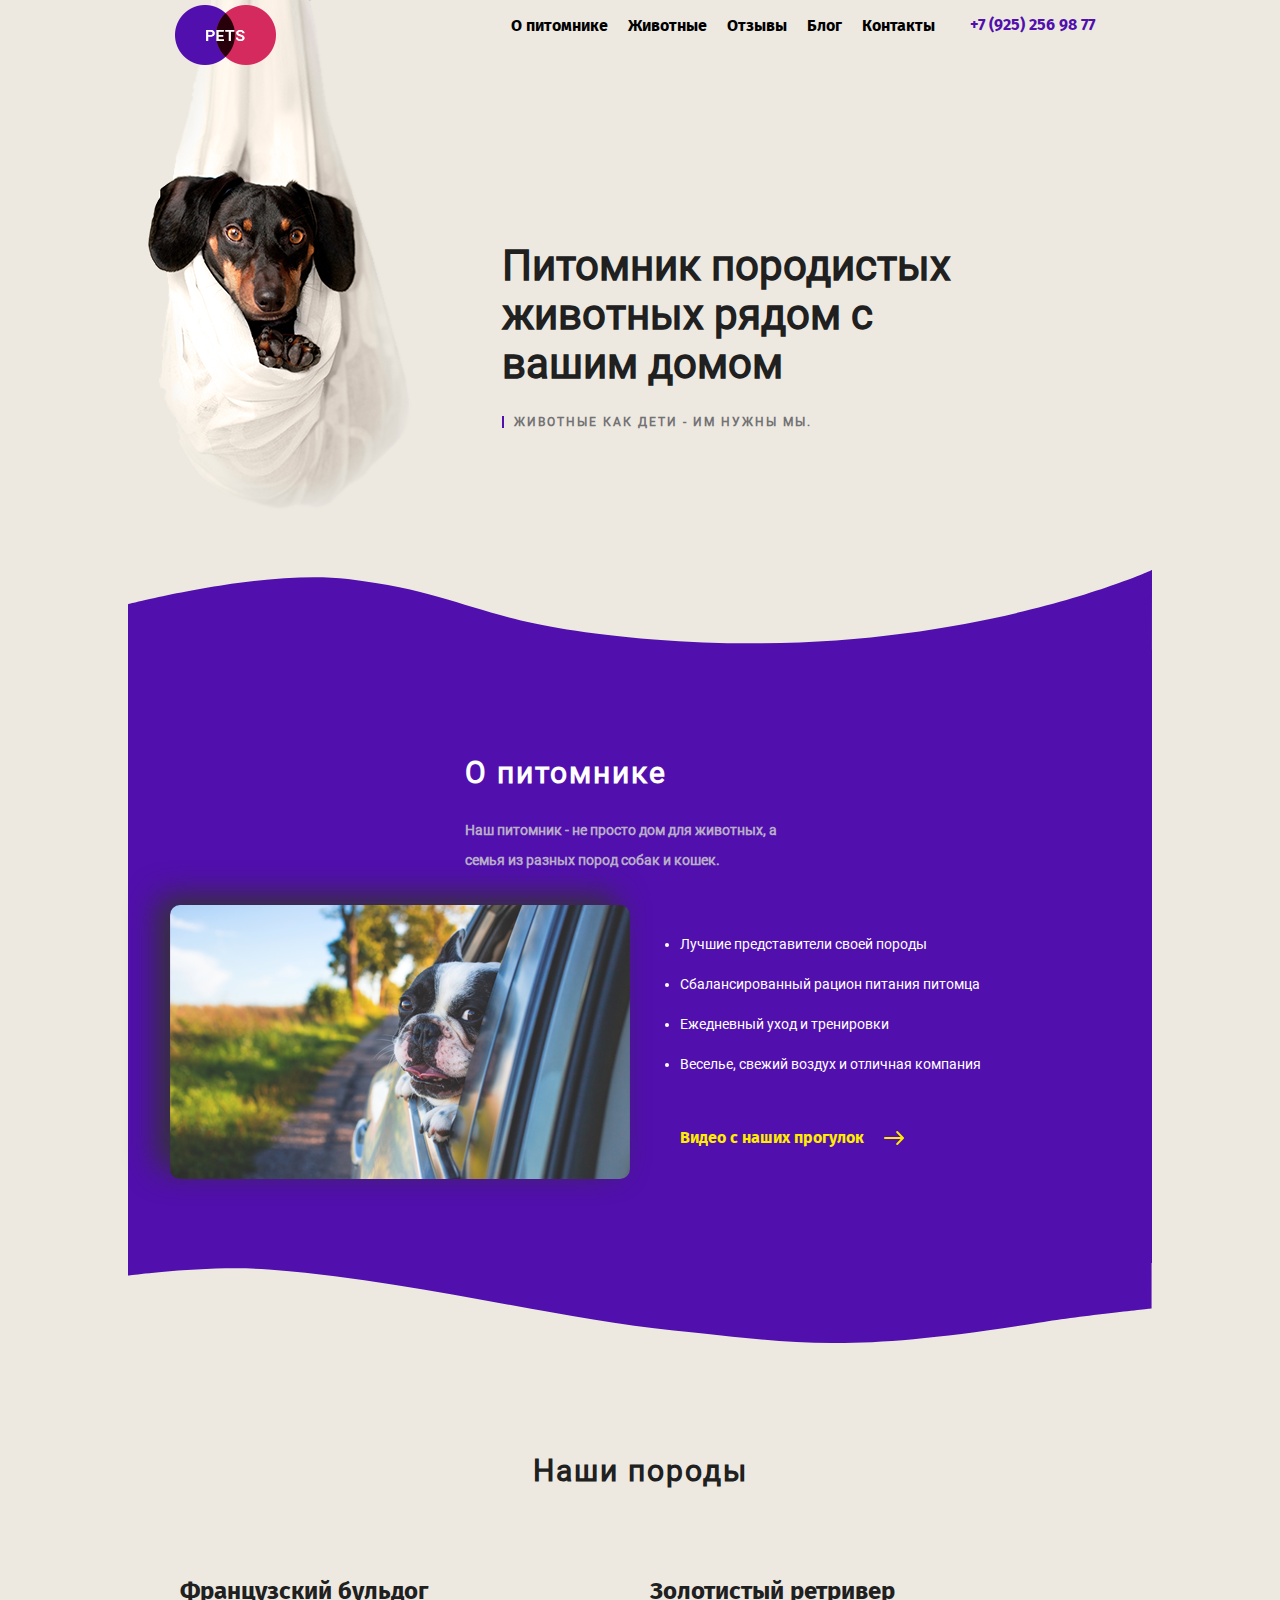
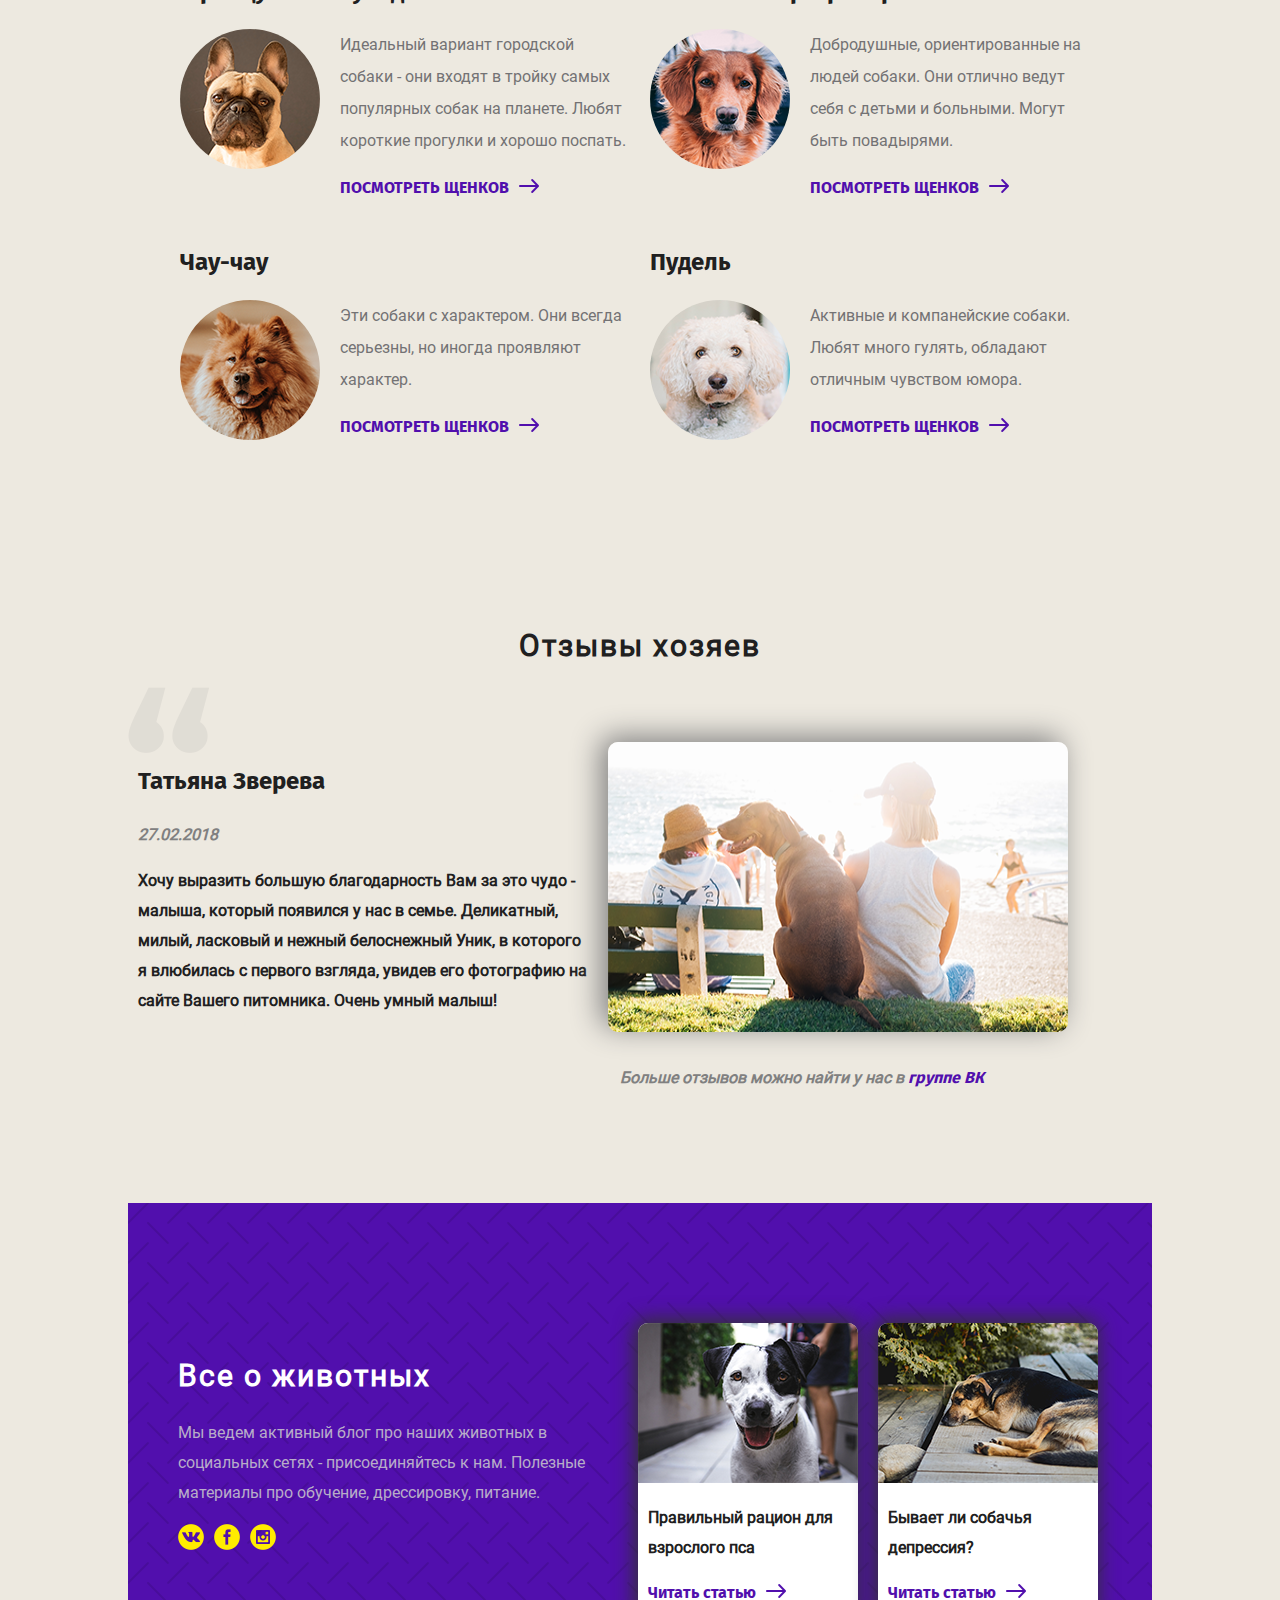
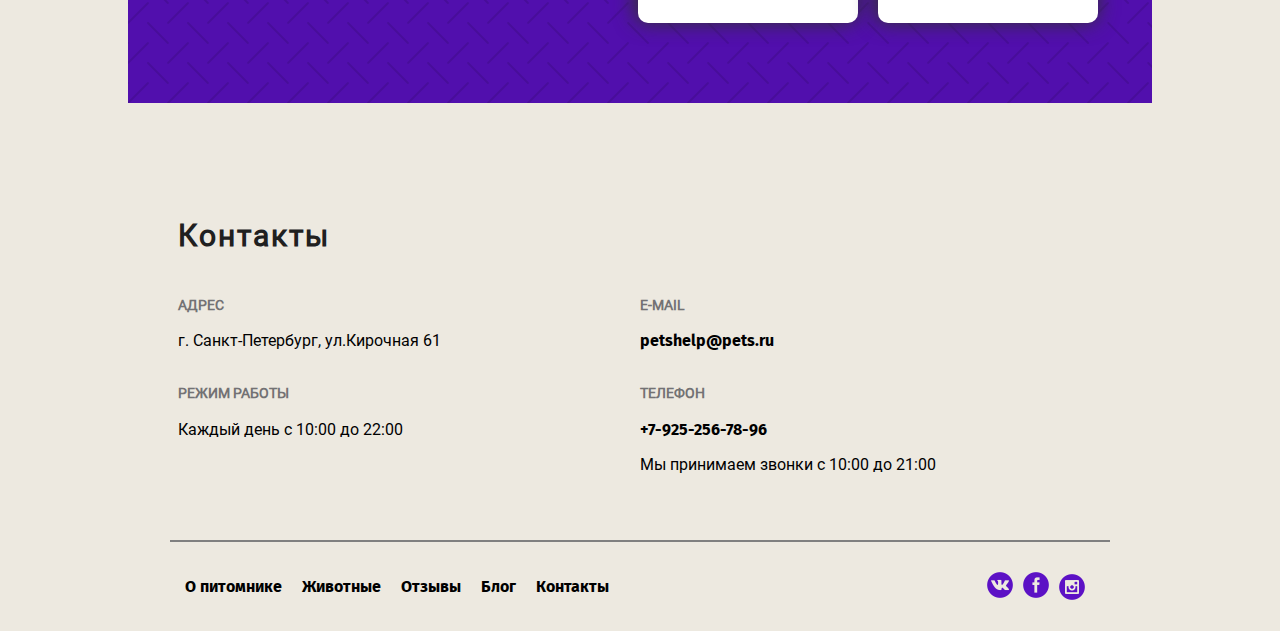
==== commit 3c207115: "цвета и шрифты" ====
--- a/index.html
+++ b/index.html
@@ -31,7 +31,7 @@
 	</section>
 	<section class="about">
 		<div  class="about-header">
-			<h2>О питомнике</h2>
+			<h2 class="about-title">О питомнике</h2>
 			<span class="about-header-small">Наш питомник - не просто дом для животных, а семья из разных пород собак и кошек.</span>
 		</div>
 		<div class="about-block">
@@ -40,10 +40,10 @@
 			</div>
 			<div class="advantages">
 					<ul class="about-list">
-						<li>Лучшие представители своей породы</li>
-						<li>Сбалансированный рацион питания питомца</li>
-						<li>Ежедневный уход и тренировки</li>
-						<li>Веселье, свежий воздух и отличная компания</li>
+						<li class="about-li">Лучшие представители своей породы</li>
+						<li class="about-li">Сбалансированный рацион питания питомца</li>
+						<li class="about-li">Ежедневный уход и тренировки</li>
+						<li class="about-li">Веселье, свежий воздух и отличная компания</li>
 					</ul>
 					<div class="about-video">
 						<a href="#" class="link-about">Видео с наших прогулок <a href="#" class="about-icon"></a></a>
@@ -111,7 +111,7 @@
 				<div class="review-text">
 					<h3>Татьяна Зверева</h3>
 					<time class="review-time">27.02.2018</time>
-					<p >Хочу выразить большую благодарность Вам за это чудо - малыша, который появился у нас в семье. Деликатный, милый, ласковый и нежный белоснежный Уник, в которого я влюбилась с первого взгляда, увидев его фотографию на сайте Вашего питомника. Очень умный малыш!</p>
+					<p class="review-text-block">Хочу выразить большую благодарность Вам за это чудо - малыша, который появился у нас в семье. Деликатный, милый, ласковый и нежный белоснежный Уник, в которого я влюбилась с первого взгляда, увидев его фотографию на сайте Вашего питомника. Очень умный малыш!</p>
 				</div>
 					<img src="images/photo_review.png" alt="dog and woman on a beach" class="review-img">
 					<p class="review-caption">Больше отзывов можно найти у нас в <a href="#" class="caption-link">группе ВК</a></p>
@@ -155,19 +155,19 @@
 		<h2>Контакты</h2>
 		<div class="row">
 			<div class="contact-item">
-				<h4>АДРЕС</h4>
+				<h4 class="contact-title">АДРЕС</h4>
 				<p>г. Санкт-Петербург, ул.Кирочная 61</p>
 			</div>
 			<div class="contact-item">
-				<h4>E-MAIL</h4>
+				<h4 class="contact-title">E-MAIL</h4>
 				<a href="mailto:petshelp@pets.ru">petshelp@pets.ru</a>
 			</div>
 			<div class="contact-item">
-				<h4>РЕЖИМ РАБОТЫ</h4>
+				<h4 class="contact-title">РЕЖИМ РАБОТЫ</h4>
 				<p>Каждый день с 10:00 до 22:00</p>
 			</div>
 			<div class="contact-item">
-				<h4>ТЕЛЕФОН</h4>
+				<h4 class="contact-title">ТЕЛЕФОН</h4>
 				<a href="tel:+7-925-256-78-96">+7-925-256-78-96</a>
 				<p>Мы принимаем звонки с 10:00 до 21:00</p>
 			</div>
--- a/style/style.css
+++ b/style/style.css
@@ -45,6 +45,13 @@
 	margin: 0;
 	background-color: #ede9e0;
 	font-family: Roboto, sans-serif;
+	font-weight: regular;
+	font-size: 16px;
+}
+
+
+h1, h2, h3 {
+	color: #202020;
 }
 
 
@@ -55,7 +62,7 @@
 }
 
 a {
-	font-family: Fira sans-serif medium;
+	font-family: "Fira Sans", sans-serif, medium;
 	font-weight: bold;
 }
 
@@ -128,6 +135,7 @@
 
 .nav-main__item {
 	padding: 0 10px;	
+	color: #737274;
 }
 
 
@@ -156,13 +164,15 @@
 h3 {
 	font-size: 24px;
 	font-weight: medium;
-	font-family: Fira sans;
+	font-family: Fira Sans, sans-serif;
 }
 
 
 
 h4 {
 	font-size: 14px;
+	font-weight: bold;
+	color: #737274;
 }
 
 
@@ -198,7 +208,7 @@
 .small-moto {	
 	border-left: 2px #510fad solid;
 	text-align: left;
-	color: grey;
+	color: #737274;
 	font-weight: bold;
 	line-height: 1em;
 	padding: 0 10px;
@@ -263,18 +273,25 @@
 	font-size: 14px;
 	padding-left: 0;
 	padding-top: 5px;
-}
-
+	
+}
+
+.about-li {
+	color: #fff;
+}
 
 .about-header {
 	margin: auto;
 	width: 350px;
 }
 
+.about-title {
+	color: #fff;
+}
 
 .about-header-small {
 	width: 50px;
-	color: grey;
+	color: #b8adc8;
 	font-weight: bold;
 	font-size: 14px;
 	line-height: 30px;
@@ -340,10 +357,17 @@
 	flex-basis: 63%;
 	flex-grow: 1;
 	padding-left: 20px;
-	color: #333;
+	color: #737274;
 	line-height: 32px;
 }
 
+
+.review-text-block {
+	font-family: Roboto, sans-serif;
+	font-weight: 700;
+	font-size: 16px;
+	color: #202020;
+}
 
 .breed-link:after {
 	background: url(../images/css_sprites.png)
@@ -498,6 +522,7 @@
 	padding-left: 40px;
 	flex-basis: 100%;
 	width: 100%;
+	color: #fff;
 }
 
 
@@ -505,6 +530,7 @@
 	width: 450px;
 	line-height: 30px;
 	padding-left: 40px;
+	color: #b8adc8;
 }
 
 
@@ -641,7 +667,10 @@
 	flex-wrap: wrap;
 	padding-left: 10px;
 	line-height: 30px;
-}
+	font-weight: 700;
+	color: #202020;
+}
+
 
 .footer {
 	display: flex;
@@ -653,7 +682,7 @@
 
 
 .menu-link {
-	color: #333;
+	color: #737274;
 }
 
 
@@ -664,7 +693,6 @@
 
 li {
 	padding-right: 20px;
-	color: grey;
 }
 
 
@@ -676,6 +704,8 @@
 	flex-wrap: wrap;
 	text-decoration: none;
 	font-weight: bold;
+
+	
 }
 
 
